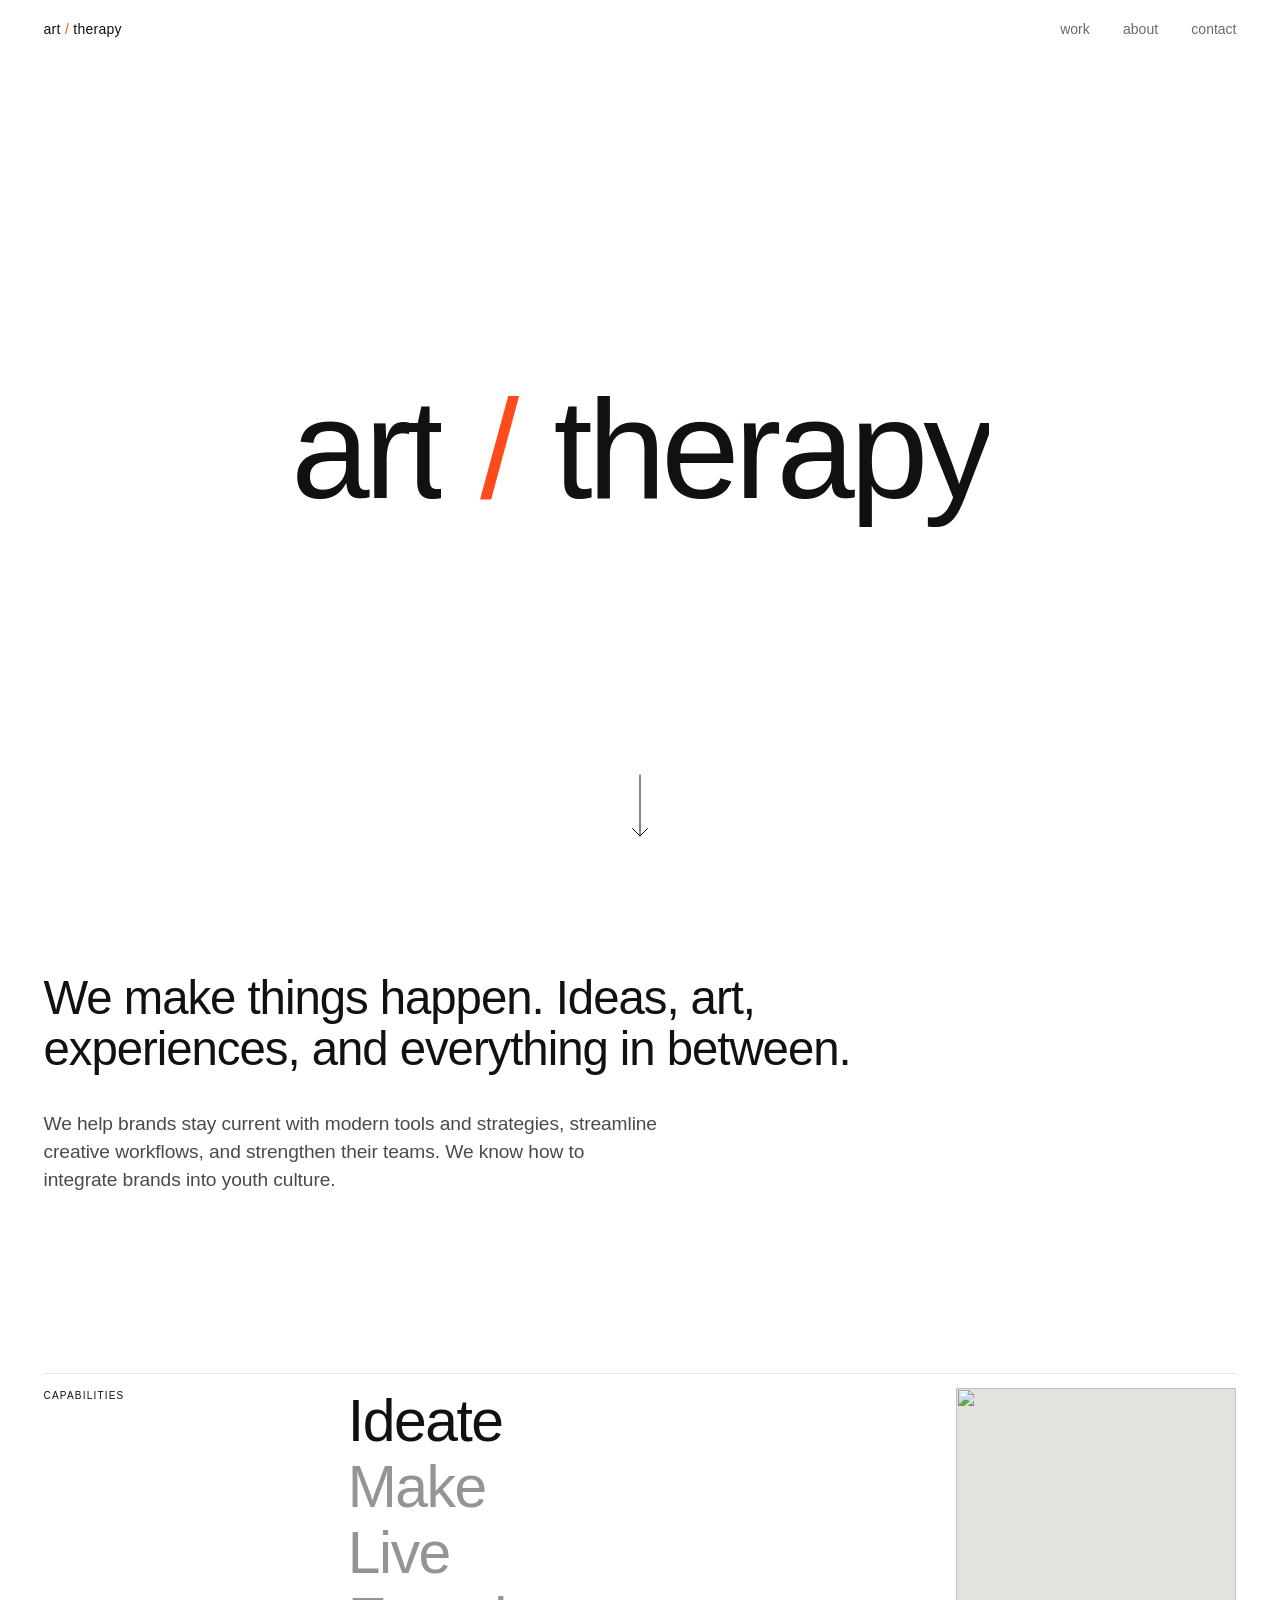
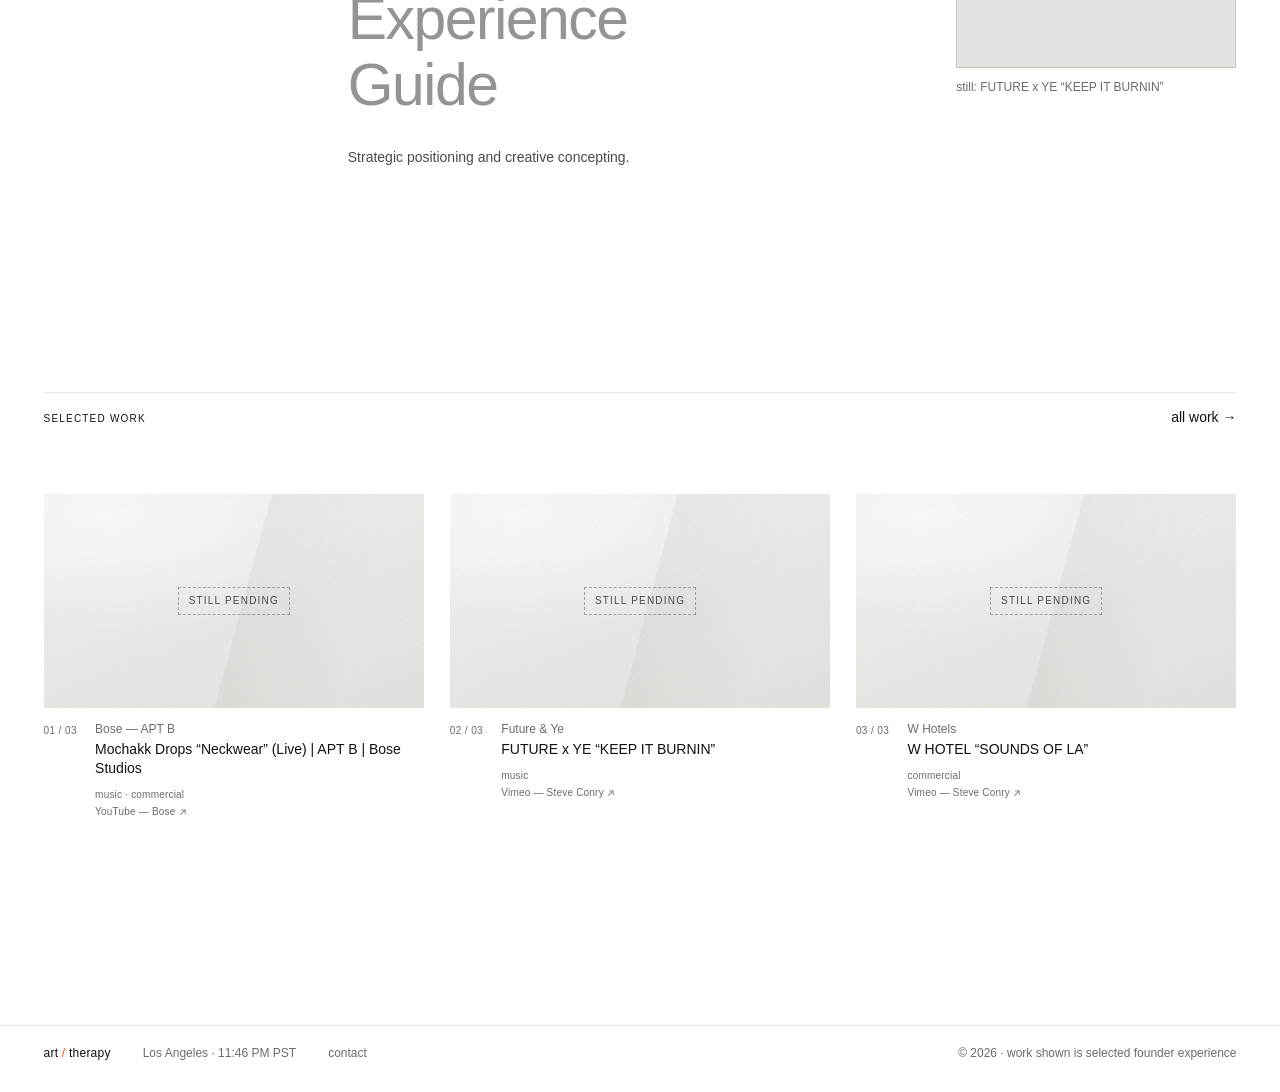
==== index.html @ 8a5bfb74 "Red slash, uniform work tiles, return-to-home framing - Slash in every wordmark uses the first desig" ====
<!doctype html>
<html lang="en">
<head>
  <meta charset="utf-8">
  <meta name="viewport" content="width=device-width, initial-scale=1">
  <title>art / therapy</title>
  <meta name="description" content="art / therapy is a creative studio and production company. Ideas, art, experiences, and everything in between.">
  <!-- PRE-LAUNCH: remove noindex on every page once the site is approved and live -->
  <meta name="robots" content="noindex, nofollow">
  <meta name="theme-color" content="#ffffff">
  <meta property="og:title" content="art / therapy">
  <meta property="og:description" content="We make things happen. Ideas, art, experiences, and everything in between.">
  <meta property="og:type" content="website">
  <link rel="icon" href="assets/img/favicon.svg" type="image/svg+xml">
  <link rel="preconnect" href="https://fonts.googleapis.com">
  <link rel="preconnect" href="https://fonts.gstatic.com" crossorigin>
  <link rel="stylesheet" href="https://fonts.googleapis.com/css2?family=Inter:wght@300;400;500&display=swap">
  <link rel="stylesheet" href="assets/css/styles.css">
  <script>document.documentElement.classList.add('js');</script>
</head>
<body class="is-intro" data-page="home">
  <a class="skip-link" href="#main">skip to content</a>

  <header class="site-header">
    <div class="site-header__inner">
      <a class="wordmark" href="index.html" aria-label="art / therapy — home">art <span class="slash">/</span> therapy</a>
      <nav class="site-nav" aria-label="Primary">
        <ul>
          <li><a class="ul-link" href="work.html">work</a></li>
          <li><a class="ul-link" href="about.html">about</a></li>
          <li><a class="ul-link" href="contact.html">contact</a></li>
        </ul>
      </nav>
    </div>
  </header>

  <main id="main">
    <!-- INTRO: a/t → art / therapy, then the arrow -->
    <section class="intro" aria-label="Introduction">
      <h1 class="mark" aria-label="art / therapy">
        <span class="mark__l" aria-hidden="true">a<span class="mark__grow">rt</span></span>
        <span class="mark__slash slash" aria-hidden="true">/</span>
        <span class="mark__r" aria-hidden="true">t<span class="mark__grow">herapy</span></span>
      </h1>
      <a class="intro__arrow" href="#statement" aria-label="Scroll down">
        <svg viewBox="0 0 18 64" aria-hidden="true"><path d="M9 1 V62 M1.5 54.5 L9 62 L16.5 54.5"/></svg>
      </a>
    </section>

    <!-- STATEMENT -->
    <section class="block statement" id="statement">
      <p class="statement-text reveal">We make things happen. Ideas, art, experiences, and everything in between.</p>
      <p class="statement-sub reveal">We help brands stay current with modern tools and strategies, streamline creative workflows, and strengthen their teams. We know how to integrate brands into youth culture.</p>
    </section>

    <!-- CAPABILITIES, as a services list -->
    <section class="block services" aria-labelledby="cap-label">
      <div class="grid12 services__grid">
        <h2 class="label services__label" id="cap-label">capabilities</h2>
        <div class="services__list">
          <button class="services__item" type="button" id="cap-ideate" aria-pressed="false" data-still="future-ye-keep-it-burnin" data-desc="Strategic positioning and creative concepting.">Ideate</button>
          <button class="services__item" type="button" id="cap-make" aria-pressed="false" data-still="w-hotels-sounds-of-la" data-desc="Full-service production execution.">Make</button>
          <button class="services__item" type="button" id="cap-live" aria-pressed="false" data-still="hitc-katseye" data-desc="Live events and livestreaming.">Live</button>
          <button class="services__item" type="button" id="cap-experience" aria-pressed="false" data-still="lexus-audrey-nuna" data-desc="Live event and activation management.">Experience</button>
          <button class="services__item" type="button" id="cap-guide" aria-pressed="false" data-still="controlled-insanity" data-desc="We help you establish internal production workflows and embrace modern technology to make your content creation seamless.">Guide</button>
          <p class="services__desc" aria-live="polite">Strategic positioning and creative concepting.</p>
        </div>
        <figure class="services__figure" aria-hidden="true">
          <div class="services__img"></div>
          <figcaption class="services__cap"></figcaption>
        </figure>
      </div>
    </section>

    <!-- FEATURED WORK -->
    <section class="block" aria-labelledby="featured-label">
      <div class="rule-head">
        <h2 class="label" id="featured-label">selected work</h2>
        <a class="ul-link" href="work.html">all work &rarr;</a>
      </div>
      <ol class="work-list" data-work-list="ids:bose-apt-b-mochakk,future-ye-keep-it-burnin,w-hotels-sounds-of-la"></ol>
    </section>
  </main>

  <footer class="site-footer">
    <span class="wordmark">art <span class="slash">/</span> therapy</span>
    <span>Los Angeles &middot; <span data-clock="America/Los_Angeles">pacific time</span></span>
    <a class="ul-link" href="contact.html">contact</a>
    <span class="site-footer__end">&copy; <span data-year>2026</span> &middot; work shown is selected founder experience</span>
  </footer>

  <script src="assets/js/work-data.js"></script>
  <script src="assets/js/site.js"></script>
  <script src="assets/js/work.js"></script>
  <script src="assets/js/home.js"></script>
</body>
</html>
---- assets/css/styles.css ----
/* ==================================================================
   art / therapy — styles (iteration 3)
   Stark white, black neo-grotesk, grey for inactive states.
   Pages: index (landing), work, about, contact.
   ================================================================== */

:root {
  --bg:      #ffffff;
  --ink:     #111111;
  --ink-2:   #4a4a4a;   /* body copy, 8.9:1 */
  --ink-3:   #6b6b6b;   /* small meta, 5.3:1 */
  --mute:    #949494;   /* inactive LARGE type only, 3.0:1 */
  --rule:    #e6e6e6;
  --red:     #ff4a1c;   /* the slash, carried over from the first design */
  --stone-1: #f3f2f0;
  --stone-2: #e4e2de;
  --blue-1:  #e8ebed;
  --blue-2:  #d2d8dc;

  --font: "Helvetica Neue", "HelveticaNeue", Helvetica, Inter, Arial, sans-serif;
  --fs-xxs: 0.625rem;   /* 10  tiny uppercase labels */
  --fs-xs:  0.75rem;    /* 12 */
  --fs-s:   0.875rem;   /* 14 */
  --fs-m:   1rem;       /* 16 */
  --fs-statement: clamp(1.75rem, 3.7vw, 3.4rem);
  --fs-list:      clamp(2rem, 4.6vw, 4rem);

  --gutter: clamp(16px, 3.4vw, 48px);
  --header-h: 60px;
  --ease: cubic-bezier(.22,.61,.36,1);
  --ease-io: cubic-bezier(.76,0,.24,1);

  --grain: url("data:image/svg+xml;utf8,<svg xmlns='http://www.w3.org/2000/svg' width='240' height='240'><filter id='n'><feTurbulence type='fractalNoise' baseFrequency='.9' numOctaves='3' stitchTiles='stitch'/><feColorMatrix type='saturate' values='0'/></filter><rect width='100%' height='100%' filter='url(%23n)' opacity='.14'/></svg>");

  color-scheme: light;
}

/* ---------- reset ---------- */
*, *::before, *::after { box-sizing: border-box; }
html { -webkit-text-size-adjust: 100%; scroll-behavior: smooth; scroll-padding-top: calc(var(--header-h) + 64px); }
body {
  margin: 0;
  background: var(--bg);
  color: var(--ink);
  font-family: var(--font);
  font-weight: 400;
  font-size: var(--fs-m);
  line-height: 1.55;
  -webkit-font-smoothing: antialiased;
  -moz-osx-font-smoothing: grayscale;
  text-rendering: optimizeLegibility;
}
img, svg, iframe { display: block; max-width: 100%; }
h1, h2, h3, p, ol, ul, dl, dd, figure { margin: 0; padding: 0; }
ol, ul { list-style: none; }
a { color: inherit; text-decoration: none; }
button { font: inherit; color: inherit; letter-spacing: inherit; background: none; border: 0; padding: 0; cursor: pointer; text-align: inherit; }
:focus-visible { outline: 1px solid var(--ink); outline-offset: 4px; }

.visually-hidden {
  position: absolute !important; width: 1px; height: 1px; margin: -1px; padding: 0;
  overflow: hidden; clip: rect(0 0 0 0); white-space: nowrap; border: 0;
}
.skip-link {
  position: fixed; top: 8px; left: 8px; z-index: 100;
  padding: 8px 12px; background: var(--bg); border: 1px solid var(--ink);
  font-size: var(--fs-s); transform: translateY(-200%); transition: transform .2s var(--ease);
}
.skip-link:focus { transform: none; }

/* tiny uppercase label, as in the "SERVICES" reference */
.label {
  font-size: var(--fs-xxs);
  font-weight: 500;
  letter-spacing: 0.12em;
  text-transform: uppercase;
  color: var(--ink);
}

.ul-link {
  background-image: linear-gradient(currentColor, currentColor);
  background-size: 0% 1px; background-position: 0 100%; background-repeat: no-repeat;
  transition: background-size .45s var(--ease), color .3s var(--ease);
  padding-bottom: 1px;
}
.ul-link:hover, .ul-link[aria-current="page"] { background-size: 100% 1px; }

.tag-placeholder {
  display: inline-block;
  padding: 1px 7px;
  border: 1px dashed #bdbdbd;
  color: var(--ink-3);
  font-size: var(--fs-xxs); font-weight: 400; letter-spacing: 0.08em; text-transform: lowercase;
  vertical-align: middle;
  white-space: nowrap;
}

/* ==================================================================
   header (all pages)
   ================================================================== */
.site-header {
  position: fixed; inset: 0 0 auto 0; z-index: 50;
  height: var(--header-h);
  background: rgba(255,255,255,.92);
  -webkit-backdrop-filter: blur(10px); backdrop-filter: blur(10px);
  border-bottom: 1px solid transparent;
  transition: border-color .4s var(--ease), opacity .8s var(--ease), transform .8s var(--ease);
}
.site-header.is-scrolled { border-bottom-color: var(--rule); }
.site-header__inner {
  height: 100%; padding: 0 var(--gutter);
  display: flex; align-items: center; justify-content: space-between; gap: 24px;
}
.wordmark {
  font-size: var(--fs-s); font-weight: 400; letter-spacing: 0.02em; white-space: nowrap;
}
.slash { color: var(--red); }
.site-nav ul { display: flex; gap: clamp(18px, 2.6vw, 36px); }
.site-nav a { font-size: var(--fs-s); color: var(--ink-3); transition: color .3s var(--ease); }
.site-nav a:hover, .site-nav a[aria-current="page"] { color: var(--ink); }

/* landing: header waits for the intro */
.js .is-intro .site-header { opacity: 0; transform: translateY(-8px); pointer-events: none; }

/* ==================================================================
   page scaffolding
   ================================================================== */
main { display: block; }
.page { padding: calc(var(--header-h) + clamp(48px, 9vw, 120px)) var(--gutter) 0; }
.block { padding: 0 var(--gutter); }
.block + .block, .page + .block { margin-top: clamp(96px, 14vw, 200px); }

.grid12 { display: grid; grid-template-columns: repeat(12, minmax(0, 1fr)); column-gap: 24px; }

.rule-head {
  display: flex; justify-content: space-between; align-items: baseline; gap: 16px;
  padding-top: 14px; border-top: 1px solid var(--rule);
  margin-bottom: clamp(36px, 5vw, 72px);
}
.rule-head a { font-size: var(--fs-s); }

.statement-text {
  font-size: var(--fs-statement);
  font-weight: 500;
  line-height: 1.08;
  letter-spacing: -0.022em;
  max-width: 21em;
  text-wrap: balance;
}
.statement-sub {
  margin-top: clamp(20px, 3vw, 36px);
  max-width: 32em;
  font-size: clamp(1.0625rem, 1.5vw, 1.3rem);
  line-height: 1.45;
  letter-spacing: -0.005em;
  color: var(--ink-2);
}

/* ==================================================================
   landing intro: a/t → art / therapy
   ================================================================== */
.intro {
  position: relative;
  min-height: 100svh;
  display: grid; place-items: center;
  padding: 0 var(--gutter);
}
.mark {
  display: flex; justify-content: center; align-items: baseline;
  width: 100%;
  font-size: clamp(3.25rem, 11vw, 10.5rem);
  font-weight: 400;
  line-height: 1;
  letter-spacing: -0.035em;
  white-space: nowrap;
}
.mark__l, .mark__r { display: inline-flex; align-items: baseline; }
.mark__slash { display: inline-block; padding-inline: 0.28em; font-weight: 300; }
.mark__grow { display: inline-block; overflow: hidden; vertical-align: bottom; padding-block: 0.12em 0.24em; margin-block: -0.12em -0.24em; }
/* JS-driven start state ("a/t"). Without JS the mark simply reads "art / therapy". */
.js .mark__grow { width: 0; }
.js .mark__slash { padding-inline: 0.035em; }
.js .mark.is-animating .mark__grow { transition: width 1.25s var(--ease-io); }
.js .mark.is-animating .mark__slash { transition: padding 1.25s var(--ease-io); }
.js .mark.is-open .mark__slash { padding-inline: 0.28em; }

.intro__arrow {
  position: absolute; left: 50%; bottom: clamp(24px, 6vh, 64px);
  transform: translateX(-50%);
  display: grid; justify-items: center; gap: 10px;
  padding: 8px 16px;
  color: var(--ink);
  transition: opacity .8s var(--ease);
}
.intro__arrow svg { width: 18px; height: 64px; overflow: visible; }
.intro__arrow path { fill: none; stroke: currentColor; stroke-width: 1; stroke-linecap: round; stroke-linejoin: round; }
.js .is-intro .intro__arrow { opacity: 0; pointer-events: none; }
.intro__arrow.is-on path { stroke-dasharray: 90; stroke-dashoffset: 90; animation: draw 1s var(--ease) forwards; }
.intro__arrow.is-on svg { animation: bob 2.6s var(--ease) 1.2s infinite; }
@keyframes draw { to { stroke-dashoffset: 0; } }
@keyframes bob { 0%, 100% { transform: translateY(0); } 50% { transform: translateY(7px); } }

/* ==================================================================
   landing: statement + capabilities (services list)
   ================================================================== */
.statement { padding-top: clamp(24px, 6vw, 72px); }

.services { margin-top: clamp(96px, 14vw, 200px); }
.services__grid { padding-top: 14px; border-top: 1px solid var(--rule); align-items: start; }
.services__label { grid-column: 1 / span 3; }
.services__list { grid-column: 4 / span 5; }
.services__item {
  display: block; width: 100%;
  font-size: var(--fs-list);
  font-weight: 500;
  line-height: 1.12;
  letter-spacing: -0.025em;
  color: var(--mute);
  transition: color .35s var(--ease);
}
.services__item[aria-pressed="true"], .services__item:hover { color: var(--ink); }
.services__desc {
  margin-top: 28px; min-height: 4.8em; max-width: 30em;
  font-size: var(--fs-s); line-height: 1.6; color: var(--ink-2);
}
.services__figure { grid-column: 10 / -1; position: sticky; top: calc(var(--header-h) + 24px); }
.services__img { position: relative; aspect-ratio: 1 / 1; overflow: hidden; background: var(--stone-2); }
.services__img img {
  position: absolute; inset: 0; width: 100%; height: 100%; object-fit: cover;
  opacity: 0; transition: opacity .6s var(--ease);
}
.services__img img.is-active { opacity: 1; }
.services__cap { margin-top: 10px; font-size: var(--fs-xs); color: var(--ink-3); }
@media (max-width: 900px) {
  .services__label { grid-column: 1 / -1; margin-bottom: 28px; }
  .services__list { grid-column: 1 / span 7; }
  .services__figure { grid-column: 8 / -1; top: calc(var(--header-h) + 16px); }
}
@media (max-width: 560px) {
  .services__list { grid-column: 1 / -1; }
  .services__figure { grid-column: 1 / span 8; position: static; margin-top: 32px; }
}

/* ==================================================================
   work page: sub navigation
   ================================================================== */
.page-head { align-items: end; row-gap: 20px; }
.page-head__title { grid-column: 1 / span 7; }
.page-head__note { grid-column: 9 / -1; font-size: var(--fs-xs); color: var(--ink-3); max-width: 30em; }
@media (max-width: 720px) { .page-head__title, .page-head__note { grid-column: 1 / -1; } }

.subnav {
  position: sticky; top: var(--header-h); z-index: 20;
  margin: clamp(40px, 6vw, 80px) calc(-1 * var(--gutter)) clamp(40px, 6vw, 80px);
  padding: 0 var(--gutter);
  background: var(--bg);
}
.subnav__inner {
  display: flex; flex-wrap: wrap; align-items: baseline; gap: 4px 0;
  padding: 14px 0; border-bottom: 1px solid var(--rule);
}
.subnav__sep { color: var(--mute); padding: 0 12px; font-size: var(--fs-s); user-select: none; }
.filter {
  font-size: var(--fs-s); color: var(--ink-3);
  padding: 6px 0; position: relative;
  transition: color .3s var(--ease);
}
.filter sup { font-size: 0.6rem; margin-left: 3px; color: var(--ink-3); vertical-align: 0.6em; }
.filter::after {
  content: ""; position: absolute; left: 0; right: 0; bottom: 3px; height: 1px;
  background: currentColor; transform: scaleX(0); transform-origin: left;
  transition: transform .45s var(--ease);
}
.filter:hover, .filter[aria-pressed="true"] { color: var(--ink); }
.filter[aria-pressed="true"]::after { transform: scaleX(1); }
@media (max-width: 600px) {
  .subnav__inner { flex-wrap: nowrap; overflow-x: auto; scrollbar-width: none; }
  .subnav__inner::-webkit-scrollbar { display: none; }
  .filter, .subnav__sep { white-space: nowrap; }
}

/* ==================================================================
   work list: uniform tiles (work page + landing feature)
   ================================================================== */
.work-list {
  display: grid; grid-template-columns: repeat(3, minmax(0, 1fr));
  column-gap: clamp(16px, 2vw, 28px); row-gap: clamp(44px, 5vw, 72px);
  transition: opacity .3s var(--ease);
}
.work-list.is-filtering { opacity: 0; }
.work-item { min-width: 0; }
.work-item[hidden] { display: none; }
@media (max-width: 1000px) { .work-list { grid-template-columns: repeat(2, minmax(0, 1fr)); } }
@media (max-width: 600px)  { .work-list { grid-template-columns: minmax(0, 1fr); row-gap: 40px; } }

.work-item__media { position: relative; aspect-ratio: 16 / 9; background: var(--stone-2); overflow: hidden; max-width: 100%; }
.work-item__media img {
  width: 100%; height: 100%; object-fit: cover;
  transition: transform 1.4s var(--ease), opacity .6s var(--ease);
}
.work-item__media img.is-loading { opacity: 0; }
.work-item__media iframe { position: absolute; inset: 0; width: 100%; height: 100%; border: 0; background: #000; }
.work-item__play { position: absolute; inset: 0; width: 100%; height: 100%; display: block; }
.work-item__play:hover img, .work-item__play:focus-visible img { transform: scale(1.025); }
.work-item__play:focus-visible { outline-offset: -6px; outline-color: #fff; }

.play-chip {
  position: absolute; left: 16px; bottom: 16px;
  display: inline-flex; align-items: center; gap: 9px;
  padding: 8px 13px 8px 11px;
  background: rgba(255,255,255,.92); color: var(--ink);
  font-size: var(--fs-xxs); font-weight: 500; letter-spacing: 0.12em; text-transform: uppercase;
  opacity: 0; transform: translateY(6px);
  transition: opacity .4s var(--ease), transform .4s var(--ease);
}
.play-chip__icon { width: 0; height: 0; border-left: 7px solid currentColor; border-top: 4.5px solid transparent; border-bottom: 4.5px solid transparent; }
.work-item__play:hover .play-chip, .work-item__play:focus-visible .play-chip,
.work-item__play.is-poster-missing .play-chip { opacity: 1; transform: none; }
@media (hover: none) { .play-chip { opacity: 1; transform: none; } }

.work-item__caption {
  display: grid; grid-template-columns: 2.6rem minmax(0, 1fr); column-gap: 10px; row-gap: 2px;
  padding-top: 12px;
}
.work-item__num { color: var(--ink-3); font-size: var(--fs-xxs); font-variant-numeric: tabular-nums; padding-top: 3px; letter-spacing: .04em; }
.work-item__kicker { grid-column: 2; color: var(--ink-3); font-size: var(--fs-xs); }
.work-item__title { grid-column: 2; font-size: var(--fs-s); font-weight: 500; line-height: 1.35; }
.work-item__meta { grid-column: 2; margin-top: 6px; color: var(--ink-3); font-size: var(--fs-xxs); line-height: 1.7; letter-spacing: .02em; }
.work-item__tags { display: block; }
.work-item__source:hover { color: var(--ink); }
.work-item__meta .tag-placeholder { display: block; width: fit-content; margin-top: 4px; }
.play-chip { left: 10px; bottom: 10px; }

/* mineral placeholders */
.placeholder {
  position: relative; display: grid; place-items: center; width: 100%; height: 100%;
  background-color: var(--stone-2);
  background-image: var(--grain), radial-gradient(120% 90% at 18% 10%, rgba(255,255,255,.75), rgba(255,255,255,0) 60%), linear-gradient(160deg, var(--stone-1), var(--stone-2));
}
.placeholder--chalk { background-image: var(--grain), radial-gradient(110% 90% at 80% 0%, rgba(255,255,255,.8), rgba(255,255,255,0) 60%), linear-gradient(200deg, #f6f5f3, #e3e0da); }
.placeholder--blue  { background-image: var(--grain), radial-gradient(120% 90% at 20% 10%, rgba(255,255,255,.7), rgba(255,255,255,0) 60%), linear-gradient(170deg, var(--blue-1), var(--blue-2)); }
.placeholder::before {
  content: ""; position: absolute; inset: 0; pointer-events: none;
  background: linear-gradient(105deg, rgba(255,255,255,0) 52%, rgba(110,104,96,.07) 52.2%, rgba(110,104,96,0) 80%);
}
.placeholder__label {
  position: relative; padding: 5px 10px; border: 1px dashed rgba(74,74,74,.45);
  font-size: var(--fs-xxs); letter-spacing: 0.12em; text-transform: uppercase; color: var(--ink-2);
}

/* ==================================================================
   about
   ================================================================== */
.about-intro__body { margin-top: clamp(40px, 6vw, 80px); }
.about-intro__body p { grid-column: 5 / span 7; font-size: var(--fs-m); line-height: 1.65; color: var(--ink-2); max-width: 38em; }
.about-intro__body p + p { margin-top: 1em; }
@media (max-width: 720px) { .about-intro__body p { grid-column: 1 / -1; } }

.quote {
  margin: 0;
  font-size: var(--fs-statement); font-weight: 500; line-height: 1.08; letter-spacing: -0.022em;
  max-width: 18em; text-wrap: balance;
}
.quote__cite { display: block; margin-top: 18px; font-size: var(--fs-xs); font-weight: 400; letter-spacing: 0; color: var(--ink-3); }

.rows { border-top: 1px solid var(--rule); }
.row {
  display: grid; grid-template-columns: repeat(12, minmax(0, 1fr)); column-gap: 24px; align-items: baseline;
  padding: clamp(18px, 2.4vw, 28px) 0; border-bottom: 1px solid var(--rule);
}
.row__num { grid-column: 1 / span 1; font-size: var(--fs-xs); color: var(--ink-3); font-variant-numeric: tabular-nums; }
.row__name { grid-column: 2 / span 5; font-size: clamp(1.25rem, 2.2vw, 1.75rem); font-weight: 500; letter-spacing: -0.015em; line-height: 1.2; }
.row__desc { grid-column: 7 / -1; color: var(--ink-2); font-size: var(--fs-s); max-width: 34em; }
@media (max-width: 720px) {
  .row { row-gap: 8px; }
  .row__num { grid-column: 1 / span 2; }
  .row__name, .row__desc { grid-column: 3 / -1; }
}

.founders { display: grid; grid-template-columns: repeat(3, minmax(0, 1fr)); column-gap: clamp(20px, 3vw, 40px); row-gap: 64px; }
.founder__portrait { aspect-ratio: 4 / 5; margin-bottom: 20px; max-width: 100%; }
.founder__name { font-size: var(--fs-m); font-weight: 500; }
.founder__role { font-size: var(--fs-xs); color: var(--ink-3); margin-top: 2px; }
.founder__bio { margin-top: 14px; font-size: var(--fs-s); line-height: 1.65; color: var(--ink-2); max-width: 30em; }
.founder__links { margin-top: 12px; font-size: var(--fs-xs); }
@media (max-width: 960px) { .founders { grid-template-columns: repeat(2, minmax(0, 1fr)); } }
@media (max-width: 600px) { .founders { grid-template-columns: minmax(0, 1fr); } .founder__portrait { width: 78%; } }

/* ==================================================================
   contact
   ================================================================== */
.contact-lede { font-size: var(--fs-s); color: var(--ink-3); margin-bottom: 14px; }
.contact-email {
  display: inline-block;
  font-size: clamp(2rem, 6vw, 5.25rem); font-weight: 500; letter-spacing: -0.03em; line-height: 1.05;
  word-break: break-word;
}
.contact-email .ul-link { background-size: 100% 2px; }
.contact-email:hover .ul-link { background-size: 0% 2px; }
.contact-email + .tag-placeholder { display: block; width: fit-content; margin-top: 14px; }

.contact-list { margin-top: clamp(72px, 10vw, 140px); border-top: 1px solid var(--rule); }
.contact-row {
  display: grid; grid-template-columns: repeat(12, minmax(0, 1fr)); column-gap: 24px; align-items: baseline;
  padding: 18px 0; border-bottom: 1px solid var(--rule);
}
.contact-row dt { grid-column: 1 / span 3; }
.contact-row dd { grid-column: 4 / -1; font-size: clamp(1.0625rem, 1.6vw, 1.375rem); font-weight: 500; letter-spacing: -0.01em; display: flex; flex-wrap: wrap; gap: 6px 24px; align-items: baseline; }
.contact-row dd .tag-placeholder { font-weight: 400; letter-spacing: 0.08em; }
.clock { font-variant-numeric: tabular-nums; color: var(--ink-3); font-weight: 400; }
@media (max-width: 600px) {
  .contact-row { row-gap: 8px; }
  .contact-row dt, .contact-row dd { grid-column: 1 / -1; }
}

/* ==================================================================
   footer
   ================================================================== */
.site-footer {
  margin-top: clamp(120px, 16vw, 220px);
  padding: 18px var(--gutter) 28px;
  border-top: 1px solid var(--rule);
  display: flex; flex-wrap: wrap; gap: 8px 32px; align-items: baseline;
  font-size: var(--fs-xs); color: var(--ink-3);
}
.site-footer .wordmark { color: var(--ink); font-size: var(--fs-xs); }
.site-footer__end { margin-left: auto; }

.noscript-note { font-size: var(--fs-s); color: var(--ink-2); max-width: 46em; }

/* ==================================================================
   reveals: only with JS; content is visible without it
   ================================================================== */
.js .reveal { opacity: 0; transform: translate3d(0, 18px, 0); transition: opacity 1s var(--ease), transform 1s var(--ease); transition-delay: var(--d, 0s); }
.js .reveal.is-visible { opacity: 1; transform: none; }

@media (prefers-reduced-motion: reduce) {
  html { scroll-behavior: auto; }
  *, *::before, *::after { animation: none !important; transition-duration: 0.001s !important; transition-delay: 0s !important; }
  .js .reveal { opacity: 1; transform: none; }
  .intro__arrow.is-on path { stroke-dashoffset: 0; }
}
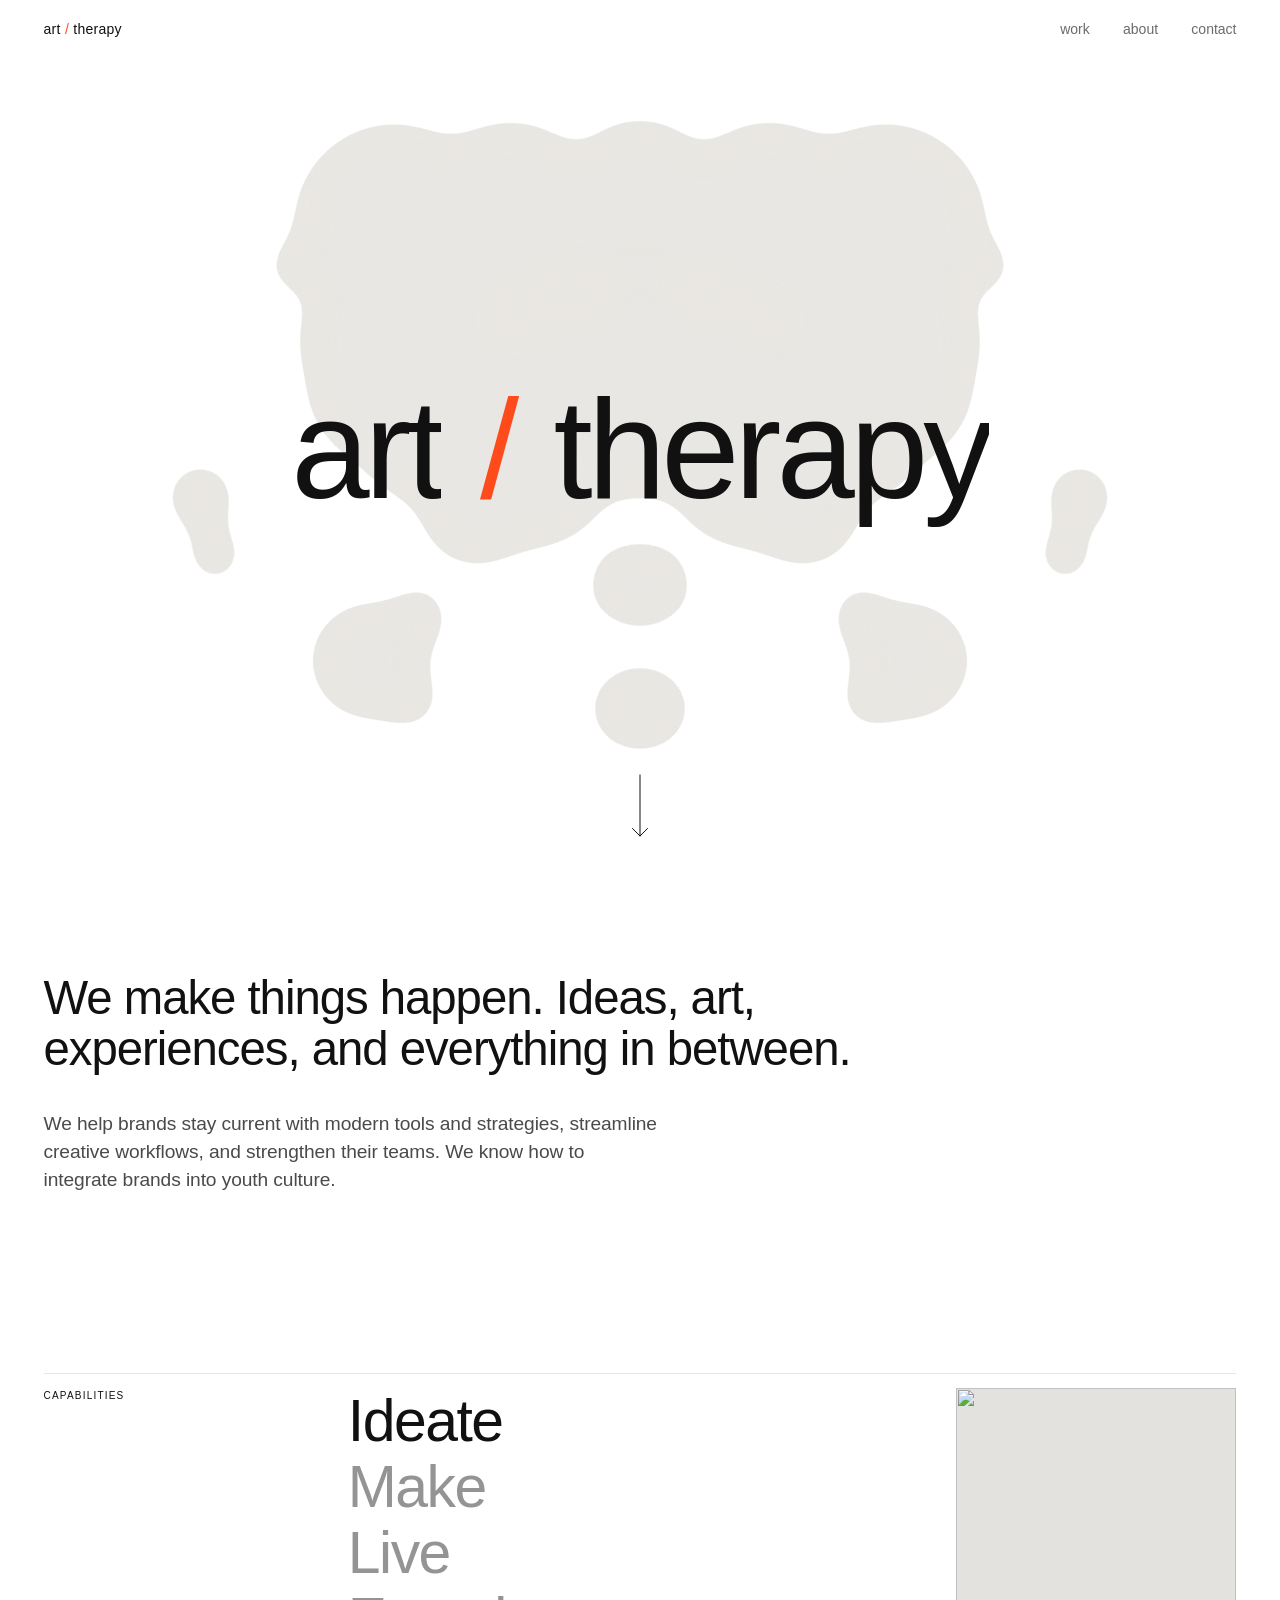
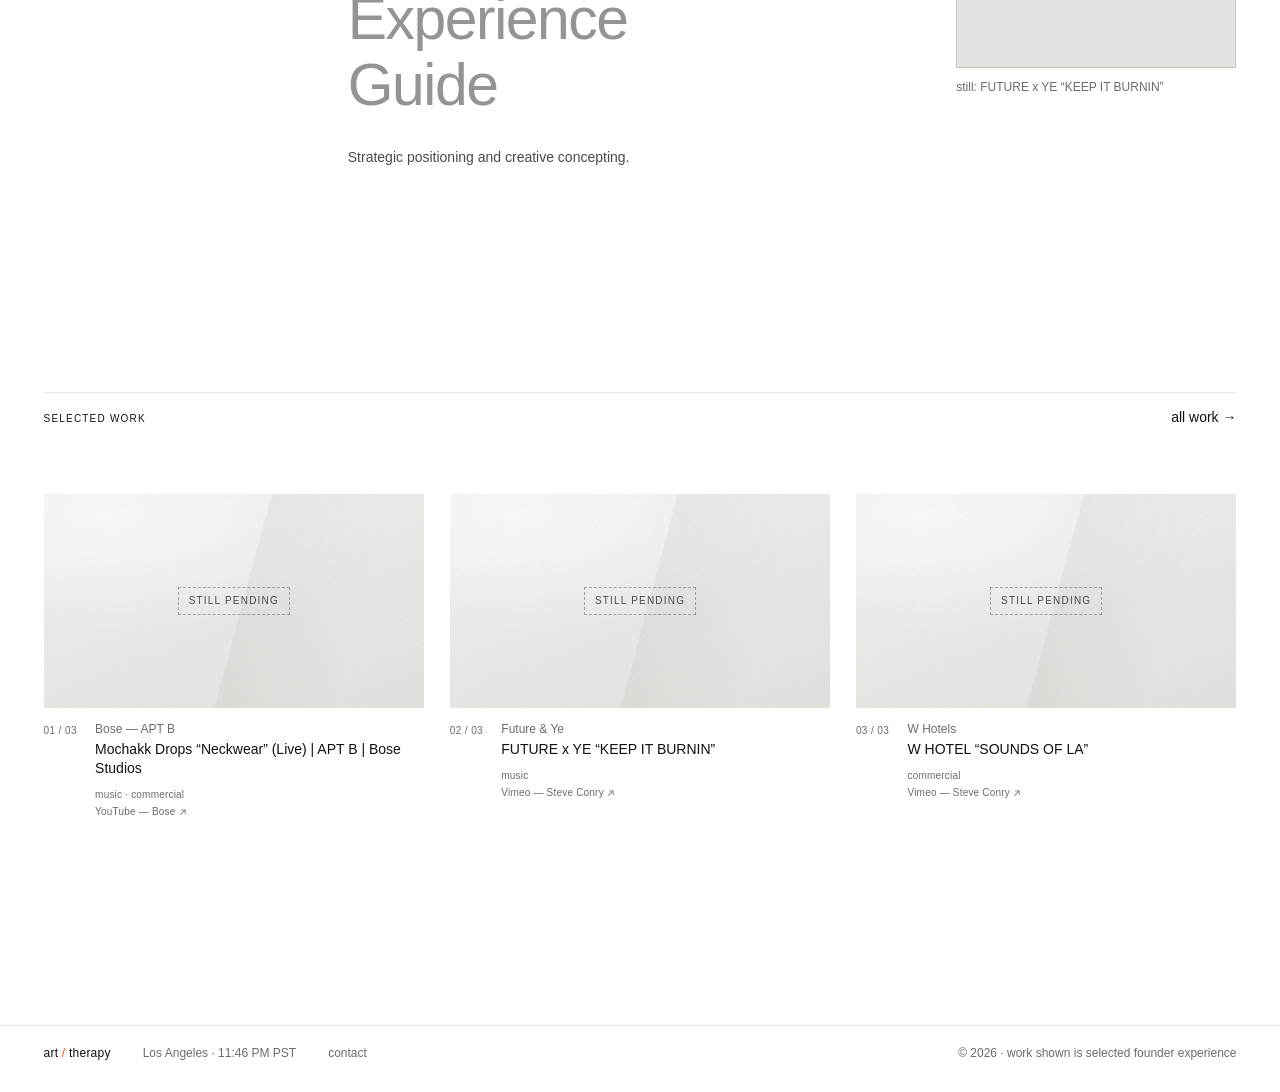
==== commit 4b415cf3: "Add Rorschach inkblot behind the landing intro The mirrored SVG inkblot from the first design sits b" ====
--- a/index.html
+++ b/index.html
@@ -37,6 +37,7 @@
   <main id="main">
     <!-- INTRO: a/t → art / therapy, then the arrow -->
     <section class="intro" aria-label="Introduction">
+      <div class="intro__blot" aria-hidden="true"><svg data-blot="7" data-count="24"></svg></div>
       <h1 class="mark" aria-label="art / therapy">
         <span class="mark__l" aria-hidden="true">a<span class="mark__grow">rt</span></span>
         <span class="mark__slash slash" aria-hidden="true">/</span>
@@ -92,6 +93,7 @@
   <script src="assets/js/work-data.js"></script>
   <script src="assets/js/site.js"></script>
   <script src="assets/js/work.js"></script>
+  <script src="assets/js/blot.js"></script>
   <script src="assets/js/home.js"></script>
 </body>
 </html>
--- a/assets/css/styles.css
+++ b/assets/css/styles.css
@@ -11,7 +11,8 @@
   --ink-3:   #6b6b6b;   /* small meta, 5.3:1 */
   --mute:    #949494;   /* inactive LARGE type only, 3.0:1 */
   --rule:    #e6e6e6;
-  --red:     #ff4a1c;   /* the slash, carried over from the first design */
+  --red:     #ff4a1c;
+  --blot:    #e9e7e3;   /* pale stone inkblot behind the intro wordmark */   /* the slash, carried over from the first design */
   --stone-1: #f3f2f0;
   --stone-2: #e4e2de;
   --blue-1:  #e8ebed;
@@ -165,7 +166,15 @@
   display: grid; place-items: center;
   padding: 0 var(--gutter);
 }
+.intro__blot {
+  position: absolute; inset: 0; z-index: 0;
+  display: grid; place-items: center;
+  pointer-events: none;
+  overflow: hidden;
+}
+.intro__blot svg { width: min(94vw, 1180px); height: auto; color: var(--blot); }
 .mark {
+  position: relative; z-index: 1;
   display: flex; justify-content: center; align-items: baseline;
   width: 100%;
   font-size: clamp(3.25rem, 11vw, 10.5rem);
@@ -185,6 +194,7 @@
 .js .mark.is-open .mark__slash { padding-inline: 0.28em; }
 
 .intro__arrow {
+  z-index: 1;
   position: absolute; left: 50%; bottom: clamp(24px, 6vh, 64px);
   transform: translateX(-50%);
   display: grid; justify-items: center; gap: 10px;
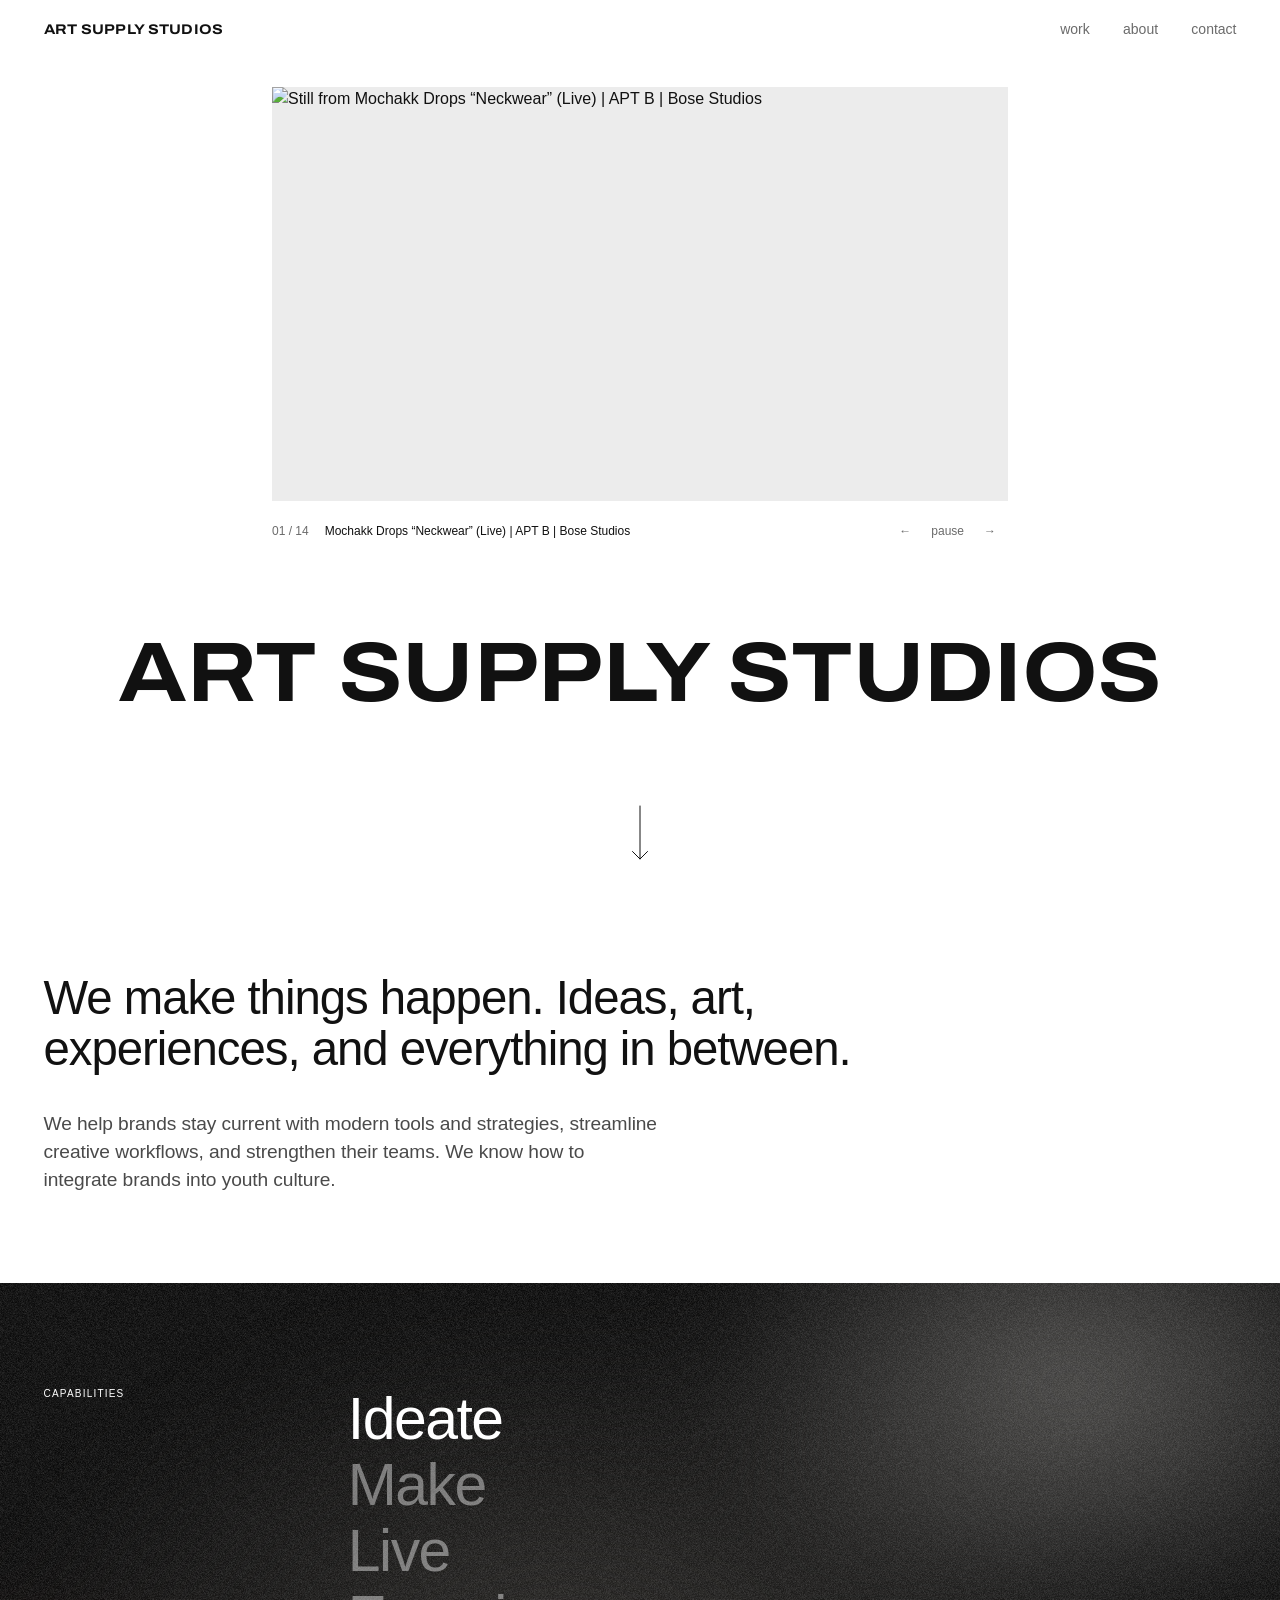
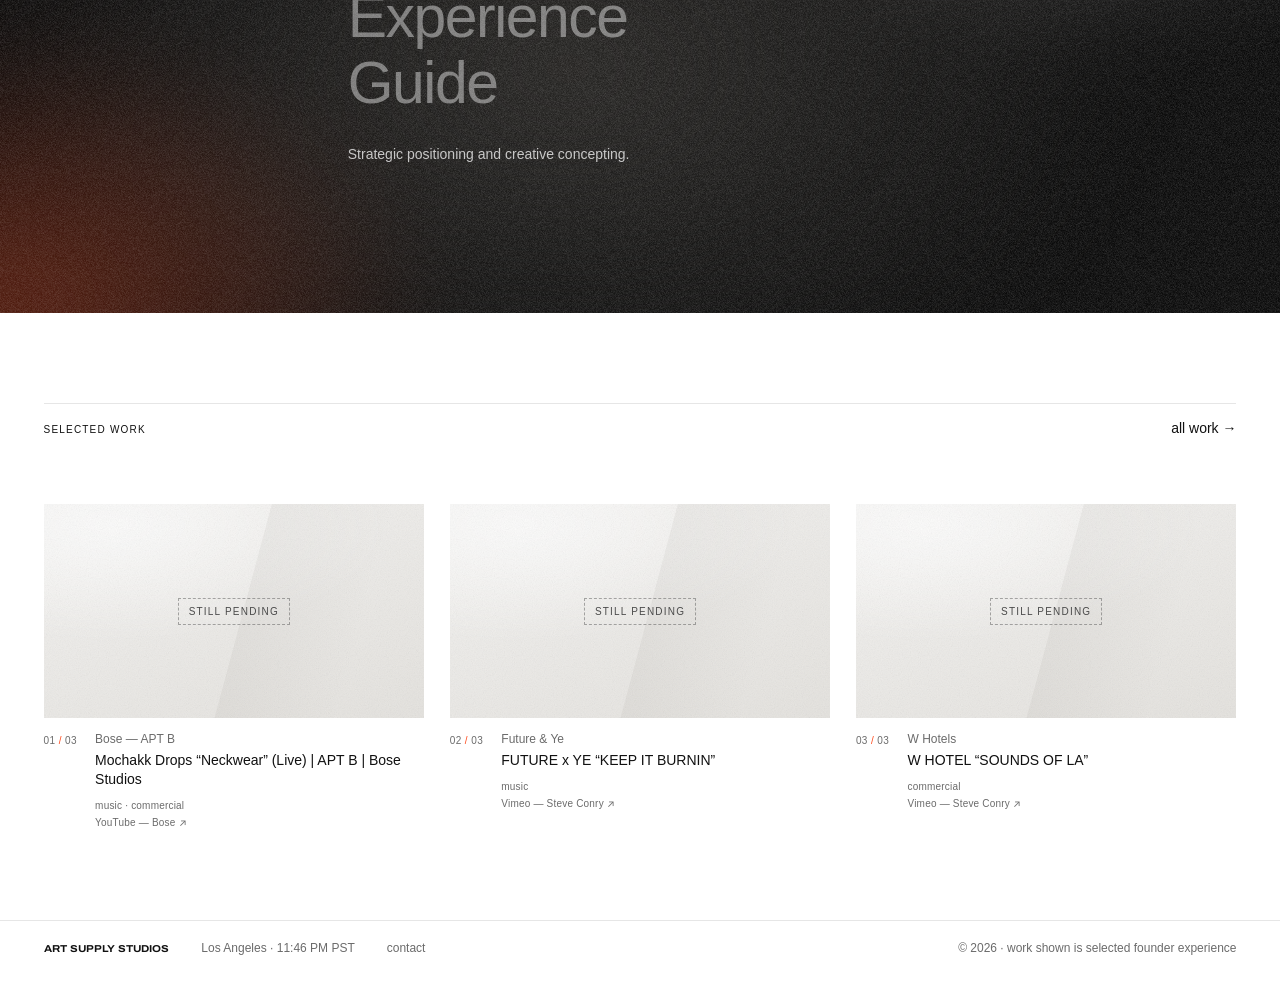
==== commit 3ba07180: "Rebrand to Art Supply Studios; flip window on the landing page - New type-only wordmark: Art Supply " ====
--- a/index.html
+++ b/index.html
@@ -3,27 +3,29 @@
 <head>
   <meta charset="utf-8">
   <meta name="viewport" content="width=device-width, initial-scale=1">
-  <title>art / therapy</title>
-  <meta name="description" content="art / therapy is a creative studio and production company. Ideas, art, experiences, and everything in between.">
+  <title>Art Supply Studios</title>
+  <meta name="description" content="Art Supply Studios is a creative studio and production company. Ideas, art, experiences, and everything in between.">
   <!-- PRE-LAUNCH: remove noindex on every page once the site is approved and live -->
   <meta name="robots" content="noindex, nofollow">
   <meta name="theme-color" content="#ffffff">
-  <meta property="og:title" content="art / therapy">
+  <meta property="og:title" content="Art Supply Studios">
   <meta property="og:description" content="We make things happen. Ideas, art, experiences, and everything in between.">
   <meta property="og:type" content="website">
   <link rel="icon" href="assets/img/favicon.svg" type="image/svg+xml">
   <link rel="preconnect" href="https://fonts.googleapis.com">
   <link rel="preconnect" href="https://fonts.gstatic.com" crossorigin>
-  <link rel="stylesheet" href="https://fonts.googleapis.com/css2?family=Inter:wght@300;400;500&display=swap">
+  <link rel="preconnect" href="https://i.ytimg.com">
+  <link rel="preconnect" href="https://i.vimeocdn.com">
+  <link rel="stylesheet" href="https://fonts.googleapis.com/css2?family=Archivo:wdth,wght@100..125,400..800&family=Inter:wght@300;400;500&display=swap">
   <link rel="stylesheet" href="assets/css/styles.css">
   <script>document.documentElement.classList.add('js');</script>
 </head>
-<body class="is-intro" data-page="home">
+<body data-page="home">
   <a class="skip-link" href="#main">skip to content</a>
 
   <header class="site-header">
     <div class="site-header__inner">
-      <a class="wordmark" href="index.html" aria-label="art / therapy — home">art <span class="slash">/</span> therapy</a>
+      <a class="logo" href="index.html">Art Supply Studios</a>
       <nav class="site-nav" aria-label="Primary">
         <ul>
           <li><a class="ul-link" href="work.html">work</a></li>
@@ -35,16 +37,29 @@
   </header>
 
   <main id="main">
-    <!-- INTRO: a/t → art / therapy, then the arrow -->
-    <section class="intro" aria-label="Introduction">
-      <div class="intro__blot" aria-hidden="true"><svg data-blot="7" data-count="24"></svg></div>
-      <h1 class="mark" aria-label="art / therapy">
-        <span class="mark__l" aria-hidden="true">a<span class="mark__grow">rt</span></span>
-        <span class="mark__slash slash" aria-hidden="true">/</span>
-        <span class="mark__r" aria-hidden="true">t<span class="mark__grow">herapy</span></span>
-      </h1>
-      <a class="intro__arrow" href="#statement" aria-label="Scroll down">
-        <svg viewBox="0 0 18 64" aria-hidden="true"><path d="M9 1 V62 M1.5 54.5 L9 62 L16.5 54.5"/></svg>
+    <!-- HERO: a window that flips through selected work, then the wordmark -->
+    <section class="hero" aria-label="Introduction">
+      <figure class="flip" role="region" aria-roledescription="carousel" aria-label="Selected work"
+        data-flip="bose-apt-b-mochakk,lexus-audrey-nuna,w-hotels-sounds-of-la,future-ye-keep-it-burnin,nhl-season-opener,hitc-katseye,churchs-chicken,rich-brian-lagoon,joji-slow-dancing,controlled-insanity,asia-rising,joji-run,electric-forest-time,kanye-drake-larry-hoover">
+        <a class="flip__window" href="work.html">
+          <span class="flip__card">
+            <span class="flip__face flip__face--a"><img alt="" decoding="async"></span>
+            <span class="flip__face flip__face--b"><img alt="" decoding="async"></span>
+          </span>
+        </a>
+        <figcaption class="flip__bar">
+          <span class="flip__count" aria-hidden="true">01 / 01</span>
+          <span class="flip__title" aria-live="off">Selected work</span>
+          <span class="flip__controls">
+            <button class="flip__btn" type="button" data-flip-prev aria-label="Previous project">&larr;</button>
+            <button class="flip__btn" type="button" data-flip-toggle aria-pressed="false">pause</button>
+            <button class="flip__btn" type="button" data-flip-next aria-label="Next project">&rarr;</button>
+          </span>
+        </figcaption>
+      </figure>
+      <h1 class="hero__logo">Art Supply Studios</h1>
+      <a class="hero__arrow" href="#statement" aria-label="Scroll down">
+        <svg viewBox="0 0 18 56" aria-hidden="true"><path d="M9 1 V54 M1.5 46.5 L9 54 L16.5 46.5"/></svg>
       </a>
     </section>
 
@@ -59,17 +74,13 @@
       <div class="grid12 services__grid">
         <h2 class="label services__label" id="cap-label">capabilities</h2>
         <div class="services__list">
-          <button class="services__item" type="button" id="cap-ideate" aria-pressed="false" data-still="future-ye-keep-it-burnin" data-desc="Strategic positioning and creative concepting.">Ideate</button>
-          <button class="services__item" type="button" id="cap-make" aria-pressed="false" data-still="w-hotels-sounds-of-la" data-desc="Full-service production execution.">Make</button>
-          <button class="services__item" type="button" id="cap-live" aria-pressed="false" data-still="hitc-katseye" data-desc="Live events and livestreaming.">Live</button>
-          <button class="services__item" type="button" id="cap-experience" aria-pressed="false" data-still="lexus-audrey-nuna" data-desc="Live event and activation management.">Experience</button>
-          <button class="services__item" type="button" id="cap-guide" aria-pressed="false" data-still="controlled-insanity" data-desc="We help you establish internal production workflows and embrace modern technology to make your content creation seamless.">Guide</button>
+          <button class="services__item" type="button" id="cap-ideate" aria-pressed="false" data-desc="Strategic positioning and creative concepting.">Ideate</button>
+          <button class="services__item" type="button" id="cap-make" aria-pressed="false" data-desc="Full-service production execution.">Make</button>
+          <button class="services__item" type="button" id="cap-live" aria-pressed="false" data-desc="Live events and livestreaming.">Live</button>
+          <button class="services__item" type="button" id="cap-experience" aria-pressed="false" data-desc="Live event and activation management.">Experience</button>
+          <button class="services__item" type="button" id="cap-guide" aria-pressed="false" data-desc="We help you establish internal production workflows and embrace modern technology to make your content creation seamless.">Guide</button>
           <p class="services__desc" aria-live="polite">Strategic positioning and creative concepting.</p>
         </div>
-        <figure class="services__figure" aria-hidden="true">
-          <div class="services__img"></div>
-          <figcaption class="services__cap"></figcaption>
-        </figure>
       </div>
     </section>
 
@@ -84,7 +95,7 @@
   </main>
 
   <footer class="site-footer">
-    <span class="wordmark">art <span class="slash">/</span> therapy</span>
+    <span class="logo">Art Supply Studios</span>
     <span>Los Angeles &middot; <span data-clock="America/Los_Angeles">pacific time</span></span>
     <a class="ul-link" href="contact.html">contact</a>
     <span class="site-footer__end">&copy; <span data-year>2026</span> &middot; work shown is selected founder experience</span>
@@ -93,7 +104,6 @@
   <script src="assets/js/work-data.js"></script>
   <script src="assets/js/site.js"></script>
   <script src="assets/js/work.js"></script>
-  <script src="assets/js/blot.js"></script>
   <script src="assets/js/home.js"></script>
 </body>
 </html>
--- a/assets/css/styles.css
+++ b/assets/css/styles.css
@@ -1,5 +1,5 @@
 /* ==================================================================
-   art / therapy — styles (iteration 3)
+   Art Supply Studios — styles
    Stark white, black neo-grotesk, grey for inactive states.
    Pages: index (landing), work, about, contact.
    ================================================================== */
@@ -11,14 +11,16 @@
   --ink-3:   #6b6b6b;   /* small meta, 5.3:1 */
   --mute:    #949494;   /* inactive LARGE type only, 3.0:1 */
   --rule:    #e6e6e6;
-  --red:     #ff4a1c;
-  --blot:    #e9e7e3;   /* pale stone inkblot behind the intro wordmark */   /* the slash, carried over from the first design */
+  --red:     #ff4a1c;   /* every "/" on the site, from the first design */
+  --panel:   #0b0b0b;   /* capabilities panel */
   --stone-1: #f3f2f0;
   --stone-2: #e4e2de;
   --blue-1:  #e8ebed;
   --blue-2:  #d2d8dc;
 
   --font: "Helvetica Neue", "HelveticaNeue", Helvetica, Inter, Arial, sans-serif;
+  /* logo: bold, slightly wide uppercase grotesk */
+  --font-logo: Archivo, "Helvetica Neue", Helvetica, Arial, sans-serif;
   --fs-xxs: 0.625rem;   /* 10  tiny uppercase labels */
   --fs-xs:  0.75rem;    /* 12 */
   --fs-s:   0.875rem;   /* 14 */
@@ -28,10 +30,13 @@
 
   --gutter: clamp(16px, 3.4vw, 48px);
   --header-h: 60px;
+  --section-gap: clamp(56px, 7vw, 104px);   /* space between sections */
   --ease: cubic-bezier(.22,.61,.36,1);
   --ease-io: cubic-bezier(.76,0,.24,1);
 
   --grain: url("data:image/svg+xml;utf8,<svg xmlns='http://www.w3.org/2000/svg' width='240' height='240'><filter id='n'><feTurbulence type='fractalNoise' baseFrequency='.9' numOctaves='3' stitchTiles='stitch'/><feColorMatrix type='saturate' values='0'/></filter><rect width='100%' height='100%' filter='url(%23n)' opacity='.14'/></svg>");
+
+  --grain-heavy: url("data:image/svg+xml;utf8,<svg xmlns='http://www.w3.org/2000/svg' width='180' height='180'><filter id='g'><feTurbulence type='fractalNoise' baseFrequency='1.6' numOctaves='2' stitchTiles='stitch'/><feColorMatrix type='matrix' values='0 0 0 0 1  0 0 0 0 1  0 0 0 0 1  0 0 0 1.25 -0.38'/></filter><rect width='100%' height='100%' filter='url(%23g)'/></svg>");
 
   color-scheme: light;
 }
@@ -112,16 +117,21 @@
   height: 100%; padding: 0 var(--gutter);
   display: flex; align-items: center; justify-content: space-between; gap: 24px;
 }
-.wordmark {
-  font-size: var(--fs-s); font-weight: 400; letter-spacing: 0.02em; white-space: nowrap;
+.logo {
+  font-family: var(--font-logo);
+  font-stretch: 112%;
+  font-weight: 700;
+  font-size: 0.875rem;
+  letter-spacing: 0.01em;
+  text-transform: uppercase;
+  white-space: nowrap;
+  color: var(--ink);
 }
 .slash { color: var(--red); }
 .site-nav ul { display: flex; gap: clamp(18px, 2.6vw, 36px); }
 .site-nav a { font-size: var(--fs-s); color: var(--ink-3); transition: color .3s var(--ease); }
 .site-nav a:hover, .site-nav a[aria-current="page"] { color: var(--ink); }
 
-/* landing: header waits for the intro */
-.js .is-intro .site-header { opacity: 0; transform: translateY(-8px); pointer-events: none; }
 
 /* ==================================================================
    page scaffolding
@@ -129,7 +139,7 @@
 main { display: block; }
 .page { padding: calc(var(--header-h) + clamp(48px, 9vw, 120px)) var(--gutter) 0; }
 .block { padding: 0 var(--gutter); }
-.block + .block, .page + .block { margin-top: clamp(96px, 14vw, 200px); }
+.block + .block, .page + .block { margin-top: var(--section-gap); }
 
 .grid12 { display: grid; grid-template-columns: repeat(12, minmax(0, 1fr)); column-gap: 24px; }
 
@@ -158,55 +168,69 @@
 }
 
 /* ==================================================================
-   landing intro: a/t → art / therapy
-   ================================================================== */
-.intro {
-  position: relative;
+   landing hero: flip window (top half) + wordmark
+   ================================================================== */
+.hero {
   min-height: 100svh;
-  display: grid; place-items: center;
-  padding: 0 var(--gutter);
-}
-.intro__blot {
-  position: absolute; inset: 0; z-index: 0;
-  display: grid; place-items: center;
-  pointer-events: none;
-  overflow: hidden;
-}
-.intro__blot svg { width: min(94vw, 1180px); height: auto; color: var(--blot); }
-.mark {
-  position: relative; z-index: 1;
-  display: flex; justify-content: center; align-items: baseline;
+  box-sizing: border-box;
+  padding: calc(var(--header-h) + clamp(14px, 3vh, 32px)) var(--gutter) clamp(18px, 3.5vh, 36px);
+  display: flex; flex-direction: column; align-items: center;
+}
+.flip {
+  margin: 0;
   width: 100%;
-  font-size: clamp(3.25rem, 11vw, 10.5rem);
-  font-weight: 400;
-  line-height: 1;
-  letter-spacing: -0.035em;
-  white-space: nowrap;
-}
-.mark__l, .mark__r { display: inline-flex; align-items: baseline; }
-.mark__slash { display: inline-block; padding-inline: 0.28em; font-weight: 300; }
-.mark__grow { display: inline-block; overflow: hidden; vertical-align: bottom; padding-block: 0.12em 0.24em; margin-block: -0.12em -0.24em; }
-/* JS-driven start state ("a/t"). Without JS the mark simply reads "art / therapy". */
-.js .mark__grow { width: 0; }
-.js .mark__slash { padding-inline: 0.035em; }
-.js .mark.is-animating .mark__grow { transition: width 1.25s var(--ease-io); }
-.js .mark.is-animating .mark__slash { transition: padding 1.25s var(--ease-io); }
-.js .mark.is-open .mark__slash { padding-inline: 0.28em; }
-
-.intro__arrow {
-  z-index: 1;
-  position: absolute; left: 50%; bottom: clamp(24px, 6vh, 64px);
-  transform: translateX(-50%);
-  display: grid; justify-items: center; gap: 10px;
-  padding: 8px 16px;
-  color: var(--ink);
-  transition: opacity .8s var(--ease);
-}
-.intro__arrow svg { width: 18px; height: 64px; overflow: visible; }
-.intro__arrow path { fill: none; stroke: currentColor; stroke-width: 1; stroke-linecap: round; stroke-linejoin: round; }
-.js .is-intro .intro__arrow { opacity: 0; pointer-events: none; }
-.intro__arrow.is-on path { stroke-dasharray: 90; stroke-dashoffset: 90; animation: draw 1s var(--ease) forwards; }
-.intro__arrow.is-on svg { animation: bob 2.6s var(--ease) 1.2s infinite; }
+  display: flex; flex-direction: column; align-items: center; gap: 12px;
+  --flip-w: min(100%, calc(46svh * 16 / 9));
+}
+.flip__window {
+  position: relative; display: block;
+  width: var(--flip-w); max-width: 100%;
+  aspect-ratio: 16 / 9;
+  perspective: 1800px;
+}
+.flip__window:focus-visible { outline-offset: 6px; }
+.flip__card {
+  position: absolute; inset: 0; display: block;
+  transform-style: preserve-3d;
+  transition: transform 1s var(--ease-io);
+}
+.flip__face {
+  position: absolute; inset: 0; display: block; overflow: hidden;
+  background: #ececec;
+  backface-visibility: hidden; -webkit-backface-visibility: hidden;
+}
+.flip__face--b { transform: rotateX(180deg); }
+.flip__face img { width: 100%; height: 100%; object-fit: cover; }
+.flip__face img:not([src]) { visibility: hidden; }
+.flip__bar {
+  width: var(--flip-w); max-width: 100%;
+  display: grid; grid-template-columns: auto minmax(0, 1fr) auto; column-gap: 16px; align-items: center;
+  font-size: var(--fs-xs); color: var(--ink-3);
+}
+.flip__count { font-variant-numeric: tabular-nums; }
+.flip__title { color: var(--ink); white-space: nowrap; overflow: hidden; text-overflow: ellipsis; }
+.flip__controls { display: flex; }
+.flip__btn { min-width: 36px; min-height: 36px; padding: 0 8px; font-size: var(--fs-xs); color: var(--ink-3); text-align: center; transition: color .3s var(--ease); }
+.flip__btn:hover { color: var(--ink); }
+
+.hero__logo {
+  flex: 1;
+  display: flex; align-items: center; justify-content: center;
+  margin: clamp(18px, 4vh, 44px) 0;
+  text-align: center;
+  font-family: var(--font-logo);
+  font-stretch: 112%;
+  font-weight: 700;
+  font-size: clamp(1.9rem, 6.6vw, 6.4rem);
+  line-height: 0.95;
+  letter-spacing: -0.005em;
+  text-transform: uppercase;
+  text-wrap: balance;
+}
+.hero__arrow { display: grid; justify-items: center; padding: 8px 16px; color: var(--ink); }
+.hero__arrow svg { width: 18px; height: 56px; overflow: visible; }
+.hero__arrow path { fill: none; stroke: currentColor; stroke-width: 1; stroke-linecap: round; stroke-linejoin: round; stroke-dasharray: 90; stroke-dashoffset: 90; animation: draw 1s var(--ease) .4s forwards; }
+.hero__arrow svg { animation: bob 2.6s var(--ease) 1.6s infinite; }
 @keyframes draw { to { stroke-dashoffset: 0; } }
 @keyframes bob { 0%, 100% { transform: translateY(0); } 50% { transform: translateY(7px); } }
 
@@ -215,40 +239,55 @@
    ================================================================== */
 .statement { padding-top: clamp(24px, 6vw, 72px); }
 
-.services { margin-top: clamp(96px, 14vw, 200px); }
-.services__grid { padding-top: 14px; border-top: 1px solid var(--rule); align-items: start; }
-.services__label { grid-column: 1 / span 3; }
-.services__list { grid-column: 4 / span 5; }
+.services { margin-top: var(--section-gap); padding: 0; }
+/* black panel: white type, red hover, soft blurred glow + grain */
+.services__grid {
+  position: relative; isolation: isolate; overflow: hidden;
+  align-items: start;
+  background: var(--panel);
+  color: #fff;
+  padding: clamp(56px, 8vw, 120px) var(--gutter) clamp(56px, 8vw, 120px);
+}
+.services__grid::before {
+  content: ""; position: absolute; inset: -20%; z-index: -2; pointer-events: none;
+  background:
+    radial-gradient(30% 42% at 74% 26%, rgba(236,232,226,.30), rgba(236,232,226,0) 70%),
+    radial-gradient(34% 46% at 14% 86%, rgba(255,74,28,.34), rgba(255,74,28,0) 72%),
+    radial-gradient(44% 56% at 46% 58%, rgba(132,126,118,.26), rgba(132,126,118,0) 72%);
+  filter: blur(48px);
+  animation: glow-drift 22s ease-in-out infinite alternate;
+}
+.services__grid::after {
+  content: ""; position: absolute; inset: 0; z-index: -1; pointer-events: none;
+  background-image: var(--grain-heavy); background-size: 180px 180px;
+  opacity: .2; mix-blend-mode: screen;
+}
+@keyframes glow-drift {
+  0%   { transform: translate3d(0, 0, 0) scale(1); }
+  50%  { transform: translate3d(-4%, 3%, 0) scale(1.06); }
+  100% { transform: translate3d(3%, -2%, 0) scale(1.02); }
+}
+.services__label { grid-column: 1 / span 3; color: #fff; }
+.services__list { grid-column: 4 / -1; }
 .services__item {
   display: block; width: 100%;
   font-size: var(--fs-list);
   font-weight: 500;
   line-height: 1.12;
   letter-spacing: -0.025em;
-  color: var(--mute);
+  color: rgba(255,255,255,.42);
   transition: color .35s var(--ease);
 }
-.services__item[aria-pressed="true"], .services__item:hover { color: var(--ink); }
+.services__item[aria-pressed="true"] { color: #fff; }
+.services__item:hover { color: var(--red); }
+.services__item:focus-visible { outline-color: #fff; }
 .services__desc {
   margin-top: 28px; min-height: 4.8em; max-width: 30em;
-  font-size: var(--fs-s); line-height: 1.6; color: var(--ink-2);
-}
-.services__figure { grid-column: 10 / -1; position: sticky; top: calc(var(--header-h) + 24px); }
-.services__img { position: relative; aspect-ratio: 1 / 1; overflow: hidden; background: var(--stone-2); }
-.services__img img {
-  position: absolute; inset: 0; width: 100%; height: 100%; object-fit: cover;
-  opacity: 0; transition: opacity .6s var(--ease);
-}
-.services__img img.is-active { opacity: 1; }
-.services__cap { margin-top: 10px; font-size: var(--fs-xs); color: var(--ink-3); }
-@media (max-width: 900px) {
+  font-size: var(--fs-s); line-height: 1.6; color: rgba(255,255,255,.74);
+}
+@media (max-width: 720px) {
   .services__label { grid-column: 1 / -1; margin-bottom: 28px; }
-  .services__list { grid-column: 1 / span 7; }
-  .services__figure { grid-column: 8 / -1; top: calc(var(--header-h) + 16px); }
-}
-@media (max-width: 560px) {
   .services__list { grid-column: 1 / -1; }
-  .services__figure { grid-column: 1 / span 8; position: static; margin-top: 32px; }
 }
 
 /* ==================================================================
@@ -269,7 +308,7 @@
   display: flex; flex-wrap: wrap; align-items: baseline; gap: 4px 0;
   padding: 14px 0; border-bottom: 1px solid var(--rule);
 }
-.subnav__sep { color: var(--mute); padding: 0 12px; font-size: var(--fs-s); user-select: none; }
+.subnav__sep { padding: 0 12px; font-size: var(--fs-s); user-select: none; }
 .filter {
   font-size: var(--fs-s); color: var(--ink-3);
   padding: 6px 0; position: relative;
@@ -427,13 +466,13 @@
    footer
    ================================================================== */
 .site-footer {
-  margin-top: clamp(120px, 16vw, 220px);
+  margin-top: var(--section-gap);
   padding: 18px var(--gutter) 28px;
   border-top: 1px solid var(--rule);
   display: flex; flex-wrap: wrap; gap: 8px 32px; align-items: baseline;
   font-size: var(--fs-xs); color: var(--ink-3);
 }
-.site-footer .wordmark { color: var(--ink); font-size: var(--fs-xs); }
+.site-footer .logo { font-size: var(--fs-xxs); }
 .site-footer__end { margin-left: auto; }
 
 .noscript-note { font-size: var(--fs-s); color: var(--ink-2); max-width: 46em; }
@@ -448,5 +487,6 @@
   html { scroll-behavior: auto; }
   *, *::before, *::after { animation: none !important; transition-duration: 0.001s !important; transition-delay: 0s !important; }
   .js .reveal { opacity: 1; transform: none; }
-  .intro__arrow.is-on path { stroke-dashoffset: 0; }
-}
+  .hero__arrow path { stroke-dashoffset: 0; }
+  .flip__card { transition: none; }
+}
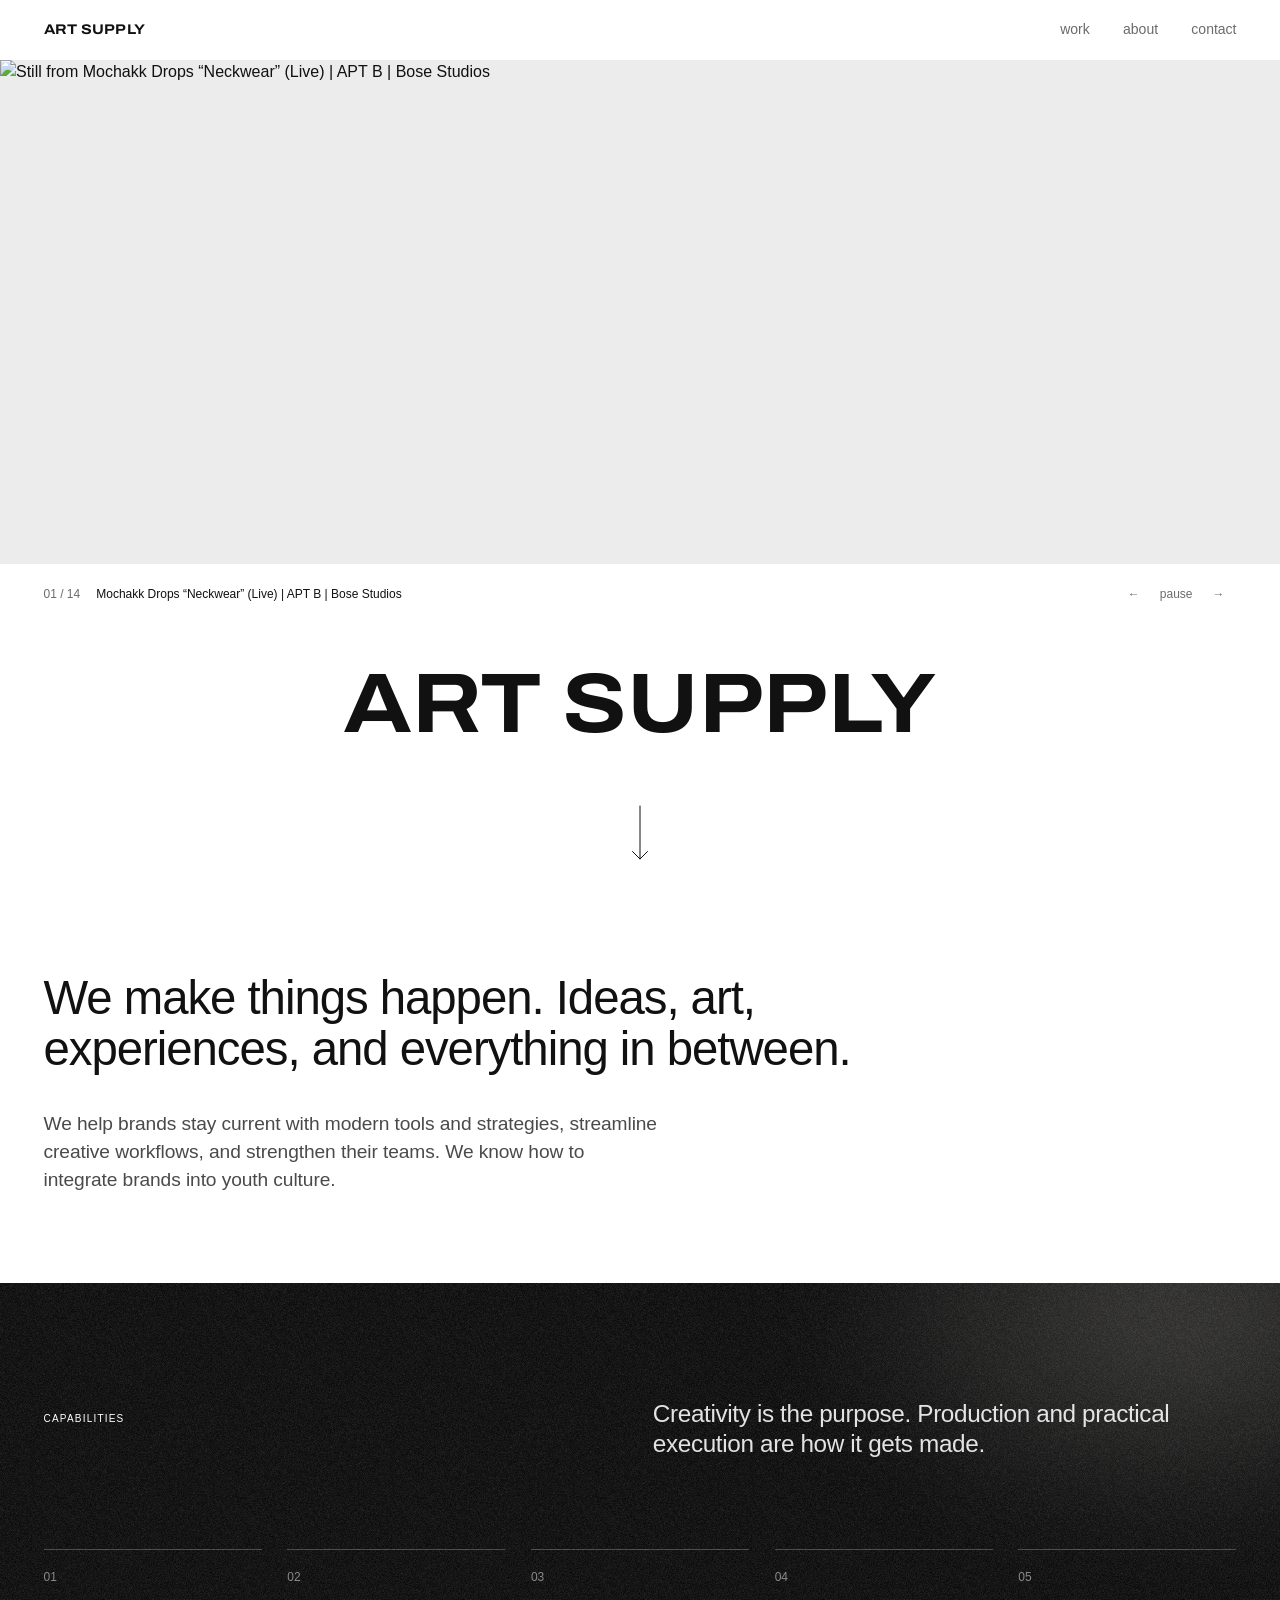
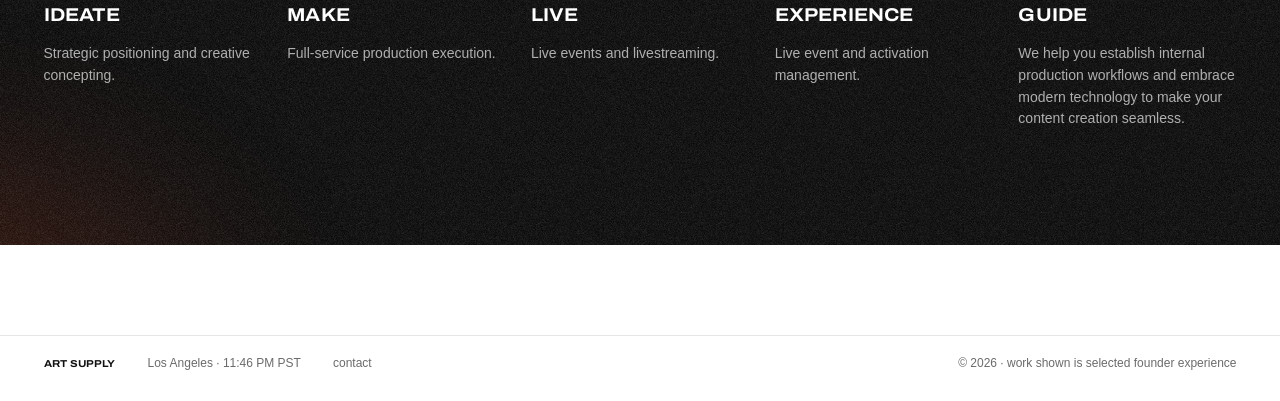
==== commit 7bc02d72: "Rename to Art Supply; full-bleed flip window; sleeker capabilities - Name is now Art Supply across l" ====
--- a/index.html
+++ b/index.html
@@ -3,12 +3,12 @@
 <head>
   <meta charset="utf-8">
   <meta name="viewport" content="width=device-width, initial-scale=1">
-  <title>Art Supply Studios</title>
-  <meta name="description" content="Art Supply Studios is a creative studio and production company. Ideas, art, experiences, and everything in between.">
+  <title>Art Supply</title>
+  <meta name="description" content="Art Supply is a creative studio and production company. Ideas, art, experiences, and everything in between.">
   <!-- PRE-LAUNCH: remove noindex on every page once the site is approved and live -->
   <meta name="robots" content="noindex, nofollow">
   <meta name="theme-color" content="#ffffff">
-  <meta property="og:title" content="Art Supply Studios">
+  <meta property="og:title" content="Art Supply">
   <meta property="og:description" content="We make things happen. Ideas, art, experiences, and everything in between.">
   <meta property="og:type" content="website">
   <link rel="icon" href="assets/img/favicon.svg" type="image/svg+xml">
@@ -25,7 +25,7 @@
 
   <header class="site-header">
     <div class="site-header__inner">
-      <a class="logo" href="index.html">Art Supply Studios</a>
+      <a class="logo" href="index.html">Art Supply</a>
       <nav class="site-nav" aria-label="Primary">
         <ul>
           <li><a class="ul-link" href="work.html">work</a></li>
@@ -57,7 +57,7 @@
           </span>
         </figcaption>
       </figure>
-      <h1 class="hero__logo">Art Supply Studios</h1>
+      <h1 class="hero__logo">Art Supply</h1>
       <a class="hero__arrow" href="#statement" aria-label="Scroll down">
         <svg viewBox="0 0 18 56" aria-hidden="true"><path d="M9 1 V54 M1.5 46.5 L9 54 L16.5 46.5"/></svg>
       </a>
@@ -69,33 +69,26 @@
       <p class="statement-sub reveal">We help brands stay current with modern tools and strategies, streamline creative workflows, and strengthen their teams. We know how to integrate brands into youth culture.</p>
     </section>
 
-    <!-- CAPABILITIES, as a services list -->
-    <section class="block services" aria-labelledby="cap-label">
-      <div class="grid12 services__grid">
-        <h2 class="label services__label" id="cap-label">capabilities</h2>
-        <div class="services__list">
-          <button class="services__item" type="button" id="cap-ideate" aria-pressed="false" data-desc="Strategic positioning and creative concepting.">Ideate</button>
-          <button class="services__item" type="button" id="cap-make" aria-pressed="false" data-desc="Full-service production execution.">Make</button>
-          <button class="services__item" type="button" id="cap-live" aria-pressed="false" data-desc="Live events and livestreaming.">Live</button>
-          <button class="services__item" type="button" id="cap-experience" aria-pressed="false" data-desc="Live event and activation management.">Experience</button>
-          <button class="services__item" type="button" id="cap-guide" aria-pressed="false" data-desc="We help you establish internal production workflows and embrace modern technology to make your content creation seamless.">Guide</button>
-          <p class="services__desc" aria-live="polite">Strategic positioning and creative concepting.</p>
+    <!-- CAPABILITIES: five columns on a full-bleed black panel -->
+    <section class="caps" aria-labelledby="cap-label">
+      <div class="caps__inner">
+        <div class="caps__head">
+          <h2 class="label caps__label" id="cap-label">capabilities</h2>
+          <p class="caps__intro">Creativity is the purpose. Production and practical execution are how it gets made.</p>
         </div>
+        <ol class="caps__list">
+          <li class="cap reveal"><span class="cap__num">01</span><h3 class="cap__name">Ideate</h3><p class="cap__desc">Strategic positioning and creative concepting.</p></li>
+          <li class="cap reveal"><span class="cap__num">02</span><h3 class="cap__name">Make</h3><p class="cap__desc">Full-service production execution.</p></li>
+          <li class="cap reveal"><span class="cap__num">03</span><h3 class="cap__name">Live</h3><p class="cap__desc">Live events and livestreaming.</p></li>
+          <li class="cap reveal"><span class="cap__num">04</span><h3 class="cap__name">Experience</h3><p class="cap__desc">Live event and activation management.</p></li>
+          <li class="cap reveal"><span class="cap__num">05</span><h3 class="cap__name">Guide</h3><p class="cap__desc">We help you establish internal production workflows and embrace modern technology to make your content creation seamless.</p></li>
+        </ol>
       </div>
-    </section>
-
-    <!-- FEATURED WORK -->
-    <section class="block" aria-labelledby="featured-label">
-      <div class="rule-head">
-        <h2 class="label" id="featured-label">selected work</h2>
-        <a class="ul-link" href="work.html">all work &rarr;</a>
-      </div>
-      <ol class="work-list" data-work-list="ids:bose-apt-b-mochakk,future-ye-keep-it-burnin,w-hotels-sounds-of-la"></ol>
     </section>
   </main>
 
   <footer class="site-footer">
-    <span class="logo">Art Supply Studios</span>
+    <span class="logo">Art Supply</span>
     <span>Los Angeles &middot; <span data-clock="America/Los_Angeles">pacific time</span></span>
     <a class="ul-link" href="contact.html">contact</a>
     <span class="site-footer__end">&copy; <span data-year>2026</span> &middot; work shown is selected founder experience</span>
--- a/assets/css/styles.css
+++ b/assets/css/styles.css
@@ -1,5 +1,5 @@
 /* ==================================================================
-   Art Supply Studios — styles
+   Art Supply — styles
    Stark white, black neo-grotesk, grey for inactive states.
    Pages: index (landing), work, about, contact.
    ================================================================== */
@@ -173,22 +173,21 @@
 .hero {
   min-height: 100svh;
   box-sizing: border-box;
-  padding: calc(var(--header-h) + clamp(14px, 3vh, 32px)) var(--gutter) clamp(18px, 3.5vh, 36px);
+  padding: var(--header-h) 0 clamp(18px, 3.5vh, 36px);
   display: flex; flex-direction: column; align-items: center;
 }
 .flip {
   margin: 0;
   width: 100%;
-  display: flex; flex-direction: column; align-items: center; gap: 12px;
-  --flip-w: min(100%, calc(46svh * 16 / 9));
+  display: flex; flex-direction: column; align-items: stretch; gap: 12px;
 }
 .flip__window {
   position: relative; display: block;
-  width: var(--flip-w); max-width: 100%;
-  aspect-ratio: 16 / 9;
-  perspective: 1800px;
-}
-.flip__window:focus-visible { outline-offset: 6px; }
+  width: 100%;
+  height: min(56svh, 75vw);   /* full bleed, top half of the screen */
+  perspective: 2400px;
+}
+.flip__window:focus-visible { outline-offset: -6px; outline-color: #ffffff; }
 .flip__card {
   position: absolute; inset: 0; display: block;
   transform-style: preserve-3d;
@@ -203,7 +202,7 @@
 .flip__face img { width: 100%; height: 100%; object-fit: cover; }
 .flip__face img:not([src]) { visibility: hidden; }
 .flip__bar {
-  width: var(--flip-w); max-width: 100%;
+  padding: 0 var(--gutter);
   display: grid; grid-template-columns: auto minmax(0, 1fr) auto; column-gap: 16px; align-items: center;
   font-size: var(--fs-xs); color: var(--ink-3);
 }
@@ -215,6 +214,7 @@
 
 .hero__logo {
   flex: 1;
+  padding: 0 var(--gutter);
   display: flex; align-items: center; justify-content: center;
   margin: clamp(18px, 4vh, 44px) 0;
   text-align: center;
@@ -239,56 +239,68 @@
    ================================================================== */
 .statement { padding-top: clamp(24px, 6vw, 72px); }
 
-.services { margin-top: var(--section-gap); padding: 0; }
-/* black panel: white type, red hover, soft blurred glow + grain */
-.services__grid {
+/* capabilities: full-bleed black panel, five hairline columns, red hover */
+.caps {
+  margin-top: var(--section-gap);
   position: relative; isolation: isolate; overflow: hidden;
-  align-items: start;
   background: var(--panel);
-  color: #fff;
-  padding: clamp(56px, 8vw, 120px) var(--gutter) clamp(56px, 8vw, 120px);
-}
-.services__grid::before {
+  color: #ffffff;
+}
+.caps::before {
   content: ""; position: absolute; inset: -20%; z-index: -2; pointer-events: none;
   background:
-    radial-gradient(30% 42% at 74% 26%, rgba(236,232,226,.30), rgba(236,232,226,0) 70%),
-    radial-gradient(34% 46% at 14% 86%, rgba(255,74,28,.34), rgba(255,74,28,0) 72%),
-    radial-gradient(44% 56% at 46% 58%, rgba(132,126,118,.26), rgba(132,126,118,0) 72%);
-  filter: blur(48px);
-  animation: glow-drift 22s ease-in-out infinite alternate;
-}
-.services__grid::after {
+    radial-gradient(30% 42% at 80% 18%, rgba(236,232,226,.20), rgba(236,232,226,0) 70%),
+    radial-gradient(34% 46% at 8% 96%, rgba(255,74,28,.22), rgba(255,74,28,0) 72%);
+  filter: blur(56px);
+  animation: glow-drift 26s ease-in-out infinite alternate;
+}
+.caps::after {
   content: ""; position: absolute; inset: 0; z-index: -1; pointer-events: none;
   background-image: var(--grain-heavy); background-size: 180px 180px;
-  opacity: .2; mix-blend-mode: screen;
+  opacity: .16; mix-blend-mode: screen;
 }
 @keyframes glow-drift {
   0%   { transform: translate3d(0, 0, 0) scale(1); }
   50%  { transform: translate3d(-4%, 3%, 0) scale(1.06); }
   100% { transform: translate3d(3%, -2%, 0) scale(1.02); }
 }
-.services__label { grid-column: 1 / span 3; color: #fff; }
-.services__list { grid-column: 4 / -1; }
-.services__item {
-  display: block; width: 100%;
-  font-size: var(--fs-list);
-  font-weight: 500;
-  line-height: 1.12;
-  letter-spacing: -0.025em;
-  color: rgba(255,255,255,.42);
+.caps__inner {
+  padding: clamp(64px, 9vw, 128px) var(--gutter);
+  display: flex; flex-direction: column; gap: clamp(48px, 7vw, 104px);
+}
+.caps__head { display: flex; flex-wrap: wrap; justify-content: space-between; align-items: baseline; gap: 20px 40px; }
+.caps__label { color: #ffffff; }
+.caps__intro {
+  max-width: 24em;
+  font-size: clamp(1.125rem, 1.9vw, 1.6rem); line-height: 1.25; letter-spacing: -0.015em;
+  color: rgba(255,255,255,.88);
+}
+.caps__list {
+  display: grid; grid-template-columns: repeat(5, minmax(0, 1fr));
+  column-gap: clamp(16px, 2vw, 32px); row-gap: 44px;
+}
+.cap {
+  position: relative;
+  display: flex; flex-direction: column; gap: 14px;
+  padding-top: 18px;
+  border-top: 1px solid rgba(255,255,255,.24);
+}
+.cap::before {
+  content: ""; position: absolute; left: 0; top: -1px; width: 0; height: 1px;
+  background: var(--red);
+  transition: width .6s var(--ease);
+}
+.cap:hover::before { width: 100%; }
+.cap__num { font-size: var(--fs-xs); color: rgba(255,255,255,.5); font-variant-numeric: tabular-nums; }
+.cap__name {
+  font-family: var(--font-logo); font-stretch: 112%; font-weight: 700;
+  font-size: clamp(1rem, 1.45vw, 1.25rem); letter-spacing: 0.01em; text-transform: uppercase;
   transition: color .35s var(--ease);
 }
-.services__item[aria-pressed="true"] { color: #fff; }
-.services__item:hover { color: var(--red); }
-.services__item:focus-visible { outline-color: #fff; }
-.services__desc {
-  margin-top: 28px; min-height: 4.8em; max-width: 30em;
-  font-size: var(--fs-s); line-height: 1.6; color: rgba(255,255,255,.74);
-}
-@media (max-width: 720px) {
-  .services__label { grid-column: 1 / -1; margin-bottom: 28px; }
-  .services__list { grid-column: 1 / -1; }
-}
+.cap:hover .cap__name { color: var(--red); }
+.cap__desc { font-size: var(--fs-s); line-height: 1.55; color: rgba(255,255,255,.66); max-width: 22em; }
+@media (max-width: 1000px) { .caps__list { grid-template-columns: repeat(3, minmax(0, 1fr)); } }
+@media (max-width: 600px)  { .caps__list { grid-template-columns: minmax(0, 1fr); row-gap: 32px; } }
 
 /* ==================================================================
    work page: sub navigation
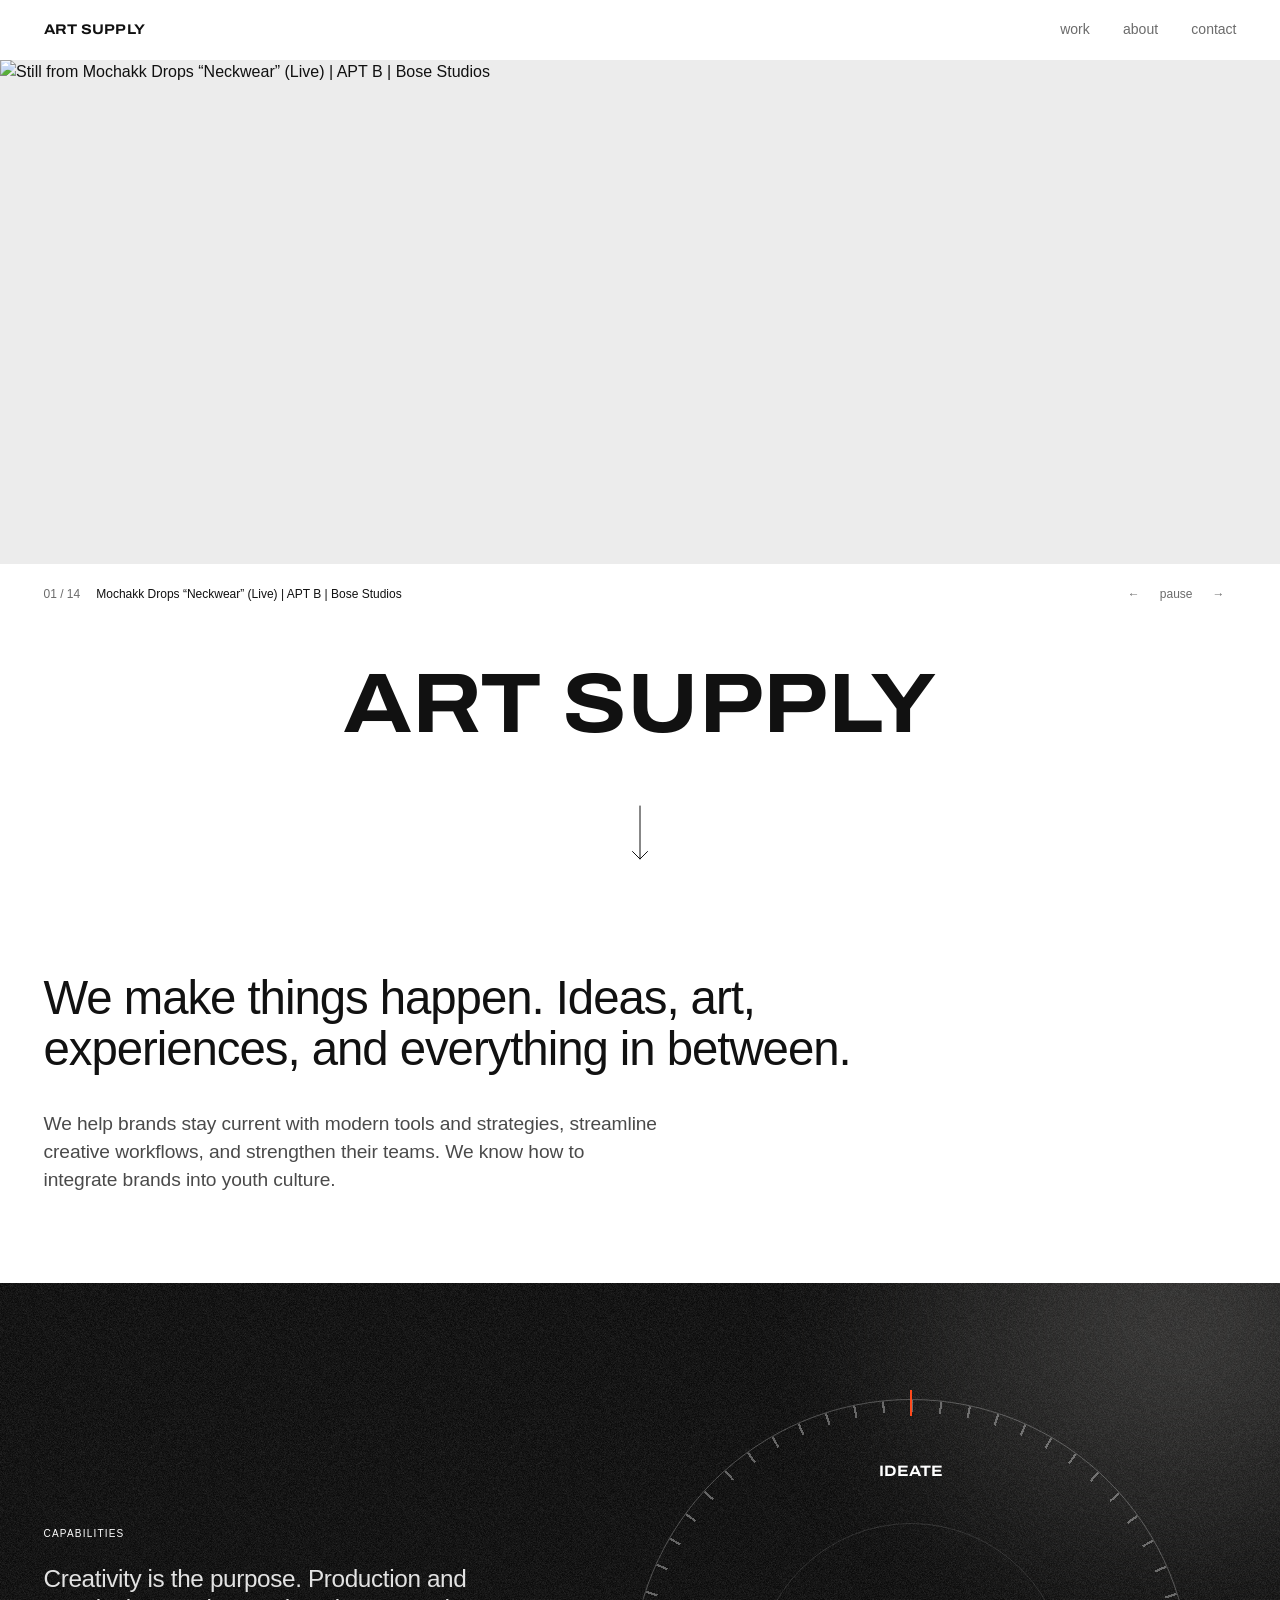
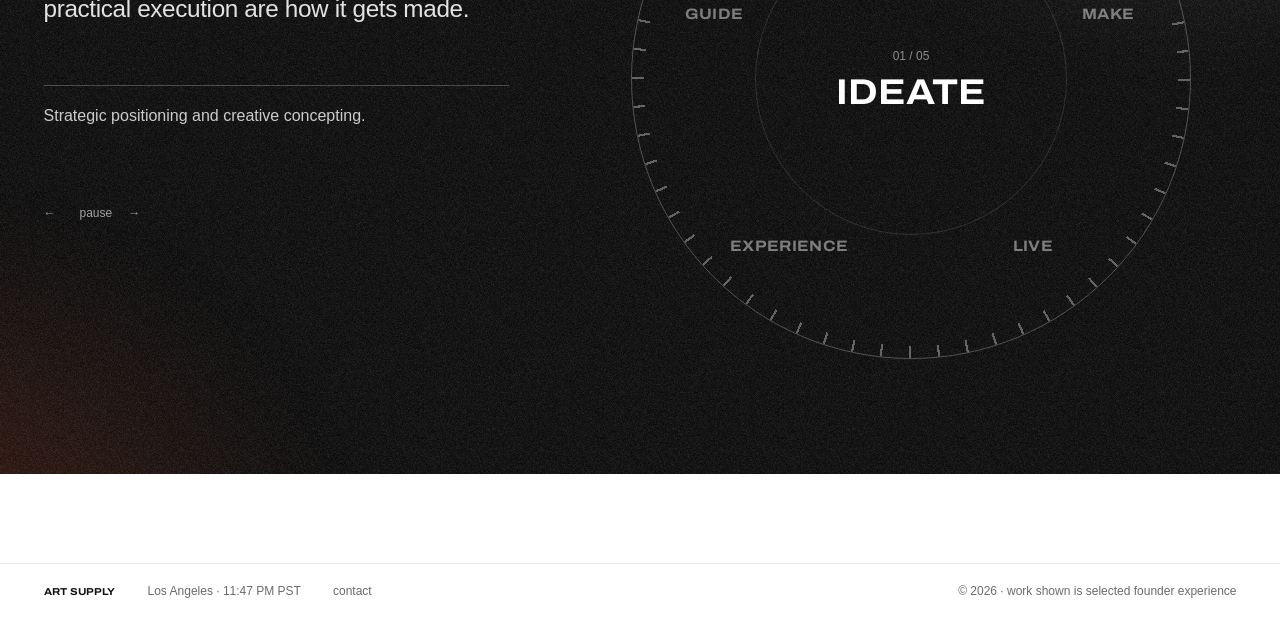
==== commit cce08687: "Capabilities wheel; support for silent video loops - Capabilities are now a dial: the five names sit" ====
--- a/index.html
+++ b/index.html
@@ -69,20 +69,38 @@
       <p class="statement-sub reveal">We help brands stay current with modern tools and strategies, streamline creative workflows, and strengthen their teams. We know how to integrate brands into youth culture.</p>
     </section>
 
-    <!-- CAPABILITIES: five columns on a full-bleed black panel -->
+    <!-- CAPABILITIES: a dial that turns to bring each capability to the top -->
     <section class="caps" aria-labelledby="cap-label">
-      <div class="caps__inner">
-        <div class="caps__head">
+      <div class="caps__inner wheel" data-wheel>
+        <div class="wheel__copy">
           <h2 class="label caps__label" id="cap-label">capabilities</h2>
           <p class="caps__intro">Creativity is the purpose. Production and practical execution are how it gets made.</p>
+          <div class="wheel__readout">
+            <p class="wheel__desc" aria-live="off">Strategic positioning and creative concepting.</p>
+            <div class="wheel__controls">
+              <button class="wheel__btn" type="button" data-wheel-prev aria-label="Previous capability">&larr;</button>
+              <button class="wheel__btn" type="button" data-wheel-toggle aria-pressed="false">pause</button>
+              <button class="wheel__btn" type="button" data-wheel-next aria-label="Next capability">&rarr;</button>
+            </div>
+          </div>
         </div>
-        <ol class="caps__list">
-          <li class="cap reveal"><span class="cap__num">01</span><h3 class="cap__name">Ideate</h3><p class="cap__desc">Strategic positioning and creative concepting.</p></li>
-          <li class="cap reveal"><span class="cap__num">02</span><h3 class="cap__name">Make</h3><p class="cap__desc">Full-service production execution.</p></li>
-          <li class="cap reveal"><span class="cap__num">03</span><h3 class="cap__name">Live</h3><p class="cap__desc">Live events and livestreaming.</p></li>
-          <li class="cap reveal"><span class="cap__num">04</span><h3 class="cap__name">Experience</h3><p class="cap__desc">Live event and activation management.</p></li>
-          <li class="cap reveal"><span class="cap__num">05</span><h3 class="cap__name">Guide</h3><p class="cap__desc">We help you establish internal production workflows and embrace modern technology to make your content creation seamless.</p></li>
-        </ol>
+        <div class="wheel__dial">
+          <div class="wheel__ring">
+            <span class="wheel__ticks" aria-hidden="true"></span>
+            <ul class="wheel__list" aria-label="Capabilities">
+              <li class="wheel__slot" style="--a: 0deg"><button class="wheel__item" type="button" aria-pressed="true" data-desc="Strategic positioning and creative concepting.">Ideate</button></li>
+              <li class="wheel__slot" style="--a: 72deg"><button class="wheel__item" type="button" aria-pressed="false" data-desc="Full-service production execution.">Make</button></li>
+              <li class="wheel__slot" style="--a: 144deg"><button class="wheel__item" type="button" aria-pressed="false" data-desc="Live events and livestreaming.">Live</button></li>
+              <li class="wheel__slot" style="--a: 216deg"><button class="wheel__item" type="button" aria-pressed="false" data-desc="Live event and activation management.">Experience</button></li>
+              <li class="wheel__slot" style="--a: 288deg"><button class="wheel__item" type="button" aria-pressed="false" data-desc="We help you establish internal production workflows and embrace modern technology to make your content creation seamless.">Guide</button></li>
+            </ul>
+          </div>
+          <span class="wheel__pointer" aria-hidden="true"></span>
+          <div class="wheel__center" aria-hidden="true">
+            <span class="wheel__num">01 / 05</span>
+            <span class="wheel__name">Ideate</span>
+          </div>
+        </div>
       </div>
     </section>
   </main>
--- a/assets/css/styles.css
+++ b/assets/css/styles.css
@@ -266,41 +266,94 @@
 }
 .caps__inner {
   padding: clamp(64px, 9vw, 128px) var(--gutter);
-  display: flex; flex-direction: column; gap: clamp(48px, 7vw, 104px);
-}
-.caps__head { display: flex; flex-wrap: wrap; justify-content: space-between; align-items: baseline; gap: 20px 40px; }
+}
 .caps__label { color: #ffffff; }
 .caps__intro {
   max-width: 24em;
   font-size: clamp(1.125rem, 1.9vw, 1.6rem); line-height: 1.25; letter-spacing: -0.015em;
   color: rgba(255,255,255,.88);
 }
-.caps__list {
-  display: grid; grid-template-columns: repeat(5, minmax(0, 1fr));
-  column-gap: clamp(16px, 2vw, 32px); row-gap: 44px;
-}
-.cap {
-  position: relative;
+/* the wheel */
+@property --rot { syntax: "<angle>"; inherits: true; initial-value: 0deg; }
+.wheel {
+  display: grid; grid-template-columns: minmax(0, 5fr) minmax(0, 7fr);
+  align-items: center; gap: clamp(40px, 6vw, 96px);
+}
+.wheel__copy { display: flex; flex-direction: column; gap: 22px; }
+.wheel__readout {
+  margin-top: clamp(12px, 3vw, 40px);
+  padding-top: 18px; border-top: 1px solid rgba(255,255,255,.24);
   display: flex; flex-direction: column; gap: 14px;
-  padding-top: 18px;
-  border-top: 1px solid rgba(255,255,255,.24);
-}
-.cap::before {
-  content: ""; position: absolute; left: 0; top: -1px; width: 0; height: 1px;
-  background: var(--red);
-  transition: width .6s var(--ease);
-}
-.cap:hover::before { width: 100%; }
-.cap__num { font-size: var(--fs-xs); color: rgba(255,255,255,.5); font-variant-numeric: tabular-nums; }
-.cap__name {
+}
+.wheel__desc { min-height: 4.8em; max-width: 26em; font-size: var(--fs-m); line-height: 1.55; color: rgba(255,255,255,.78); }
+.wheel__controls { display: flex; margin-left: -8px; }
+.wheel__btn { min-width: 36px; min-height: 36px; padding: 0 8px; font-size: var(--fs-xs); color: rgba(255,255,255,.6); transition: color .3s var(--ease); }
+.wheel__btn:hover { color: #ffffff; }
+.wheel__btn:focus-visible, .wheel__item:focus-visible { outline-color: #ffffff; }
+
+.wheel__dial {
+  position: relative; justify-self: center;
+  width: min(100%, 560px); aspect-ratio: 1 / 1;
+  container-type: inline-size;
+}
+.wheel__ring {
+  position: absolute; inset: 0; border-radius: 50%;
+  border: 1px solid rgba(255,255,255,.26);
+  transform: rotate(var(--rot));
+  transition: --rot 1.1s var(--ease-io);
+}
+.wheel__ring::after {
+  content: ""; position: absolute; inset: 22%; border-radius: 50%;
+  border: 1px solid rgba(255,255,255,.12);
+}
+.wheel__ticks {
+  position: absolute; inset: 0; border-radius: 50%;
+  background: repeating-conic-gradient(rgba(255,255,255,.34) 0deg 0.45deg, transparent 0.45deg 6deg);
+  -webkit-mask: radial-gradient(circle closest-side, transparent calc(100% - 12px), #000 calc(100% - 12px));
+          mask: radial-gradient(circle closest-side, transparent calc(100% - 12px), #000 calc(100% - 12px));
+}
+.wheel__list { list-style: none; margin: 0; padding: 0; position: absolute; inset: 0; }
+.wheel__slot {
+  position: absolute; left: 50%; top: 50%; width: 0; height: 0;
+  /* out to the ring, then turned back so the label stays upright */
+  transform: rotate(var(--a)) translateY(-37cqw) rotate(calc(-1 * (var(--a) + var(--rot))));
+}
+.wheel__item {
+  position: absolute; left: 0; top: 0; transform: translate(-50%, -50%);
+  padding: 10px 12px; white-space: nowrap;
   font-family: var(--font-logo); font-stretch: 112%; font-weight: 700;
-  font-size: clamp(1rem, 1.45vw, 1.25rem); letter-spacing: 0.01em; text-transform: uppercase;
+  font-size: clamp(0.75rem, 2.7cqw, 1.05rem); letter-spacing: 0.02em; text-transform: uppercase;
+  color: rgba(255,255,255,.45);
   transition: color .35s var(--ease);
 }
-.cap:hover .cap__name { color: var(--red); }
-.cap__desc { font-size: var(--fs-s); line-height: 1.55; color: rgba(255,255,255,.66); max-width: 22em; }
-@media (max-width: 1000px) { .caps__list { grid-template-columns: repeat(3, minmax(0, 1fr)); } }
-@media (max-width: 600px)  { .caps__list { grid-template-columns: minmax(0, 1fr); row-gap: 32px; } }
+.wheel__item[aria-pressed="true"] { color: #ffffff; }
+.wheel__item:hover { color: var(--red); }
+.wheel__pointer {
+  position: absolute; left: 50%; top: -9px; width: 2px; height: 26px;
+  transform: translateX(-50%); background: var(--red);
+}
+.wheel__center {
+  position: absolute; inset: 27%; border-radius: 50%;
+  display: flex; flex-direction: column; align-items: center; justify-content: center; gap: 10px;
+  text-align: center;
+}
+.wheel__num { font-size: var(--fs-xs); color: rgba(255,255,255,.5); font-variant-numeric: tabular-nums; }
+.wheel__name {
+  font-family: var(--font-logo); font-stretch: 112%; font-weight: 700;
+  font-size: clamp(1.1rem, 6.4cqw, 2.4rem); line-height: 1; letter-spacing: 0.005em; text-transform: uppercase;
+}
+@media (max-width: 860px) {
+  .wheel { grid-template-columns: minmax(0, 1fr); }
+  .wheel__dial { width: min(100%, 440px); }
+}
+
+/* motion previews (work tiles) */
+.work-item__loop {
+  position: absolute; inset: 0; width: 100%; height: 100%; object-fit: cover;
+  opacity: 0; transition: opacity .4s var(--ease); pointer-events: none;
+}
+.work-item.is-looping .work-item__loop { opacity: 1; }
+.flip__face video { position: absolute; inset: 0; width: 100%; height: 100%; object-fit: cover; }
 
 /* ==================================================================
    work page: sub navigation
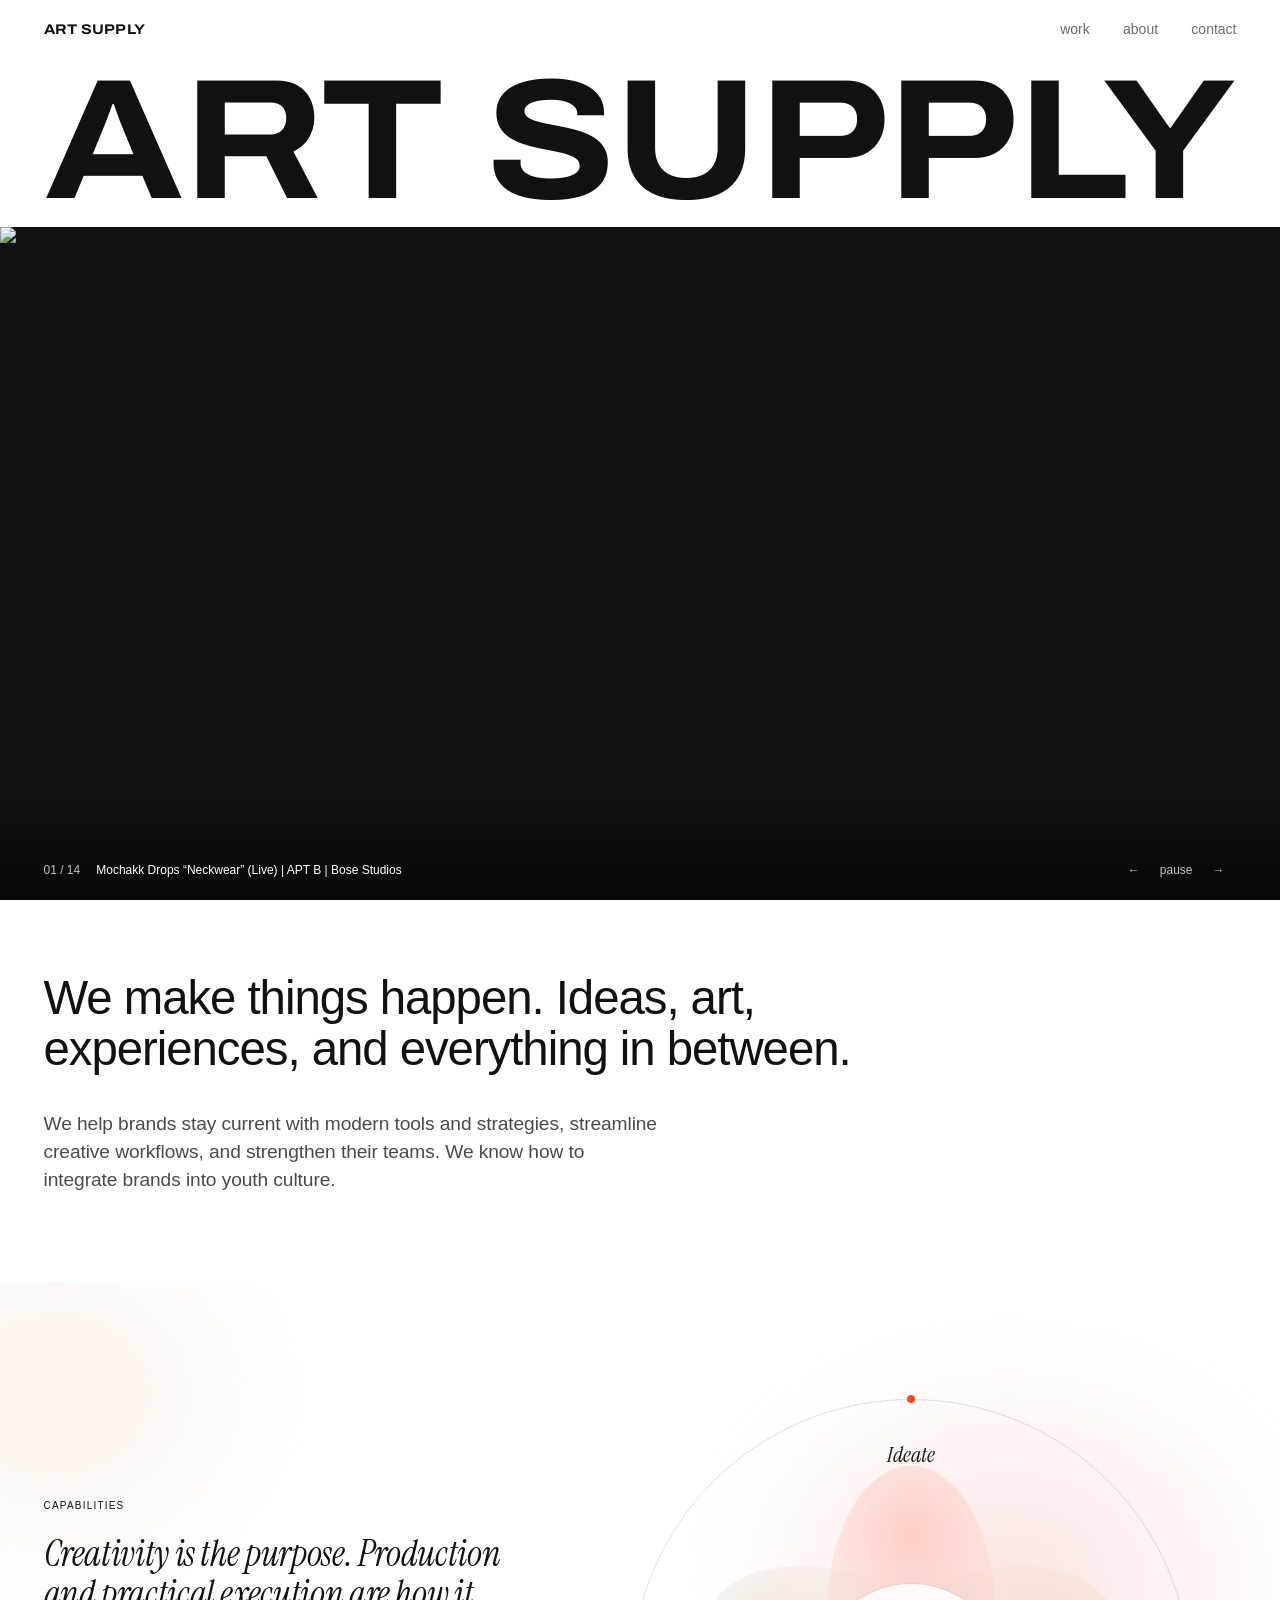
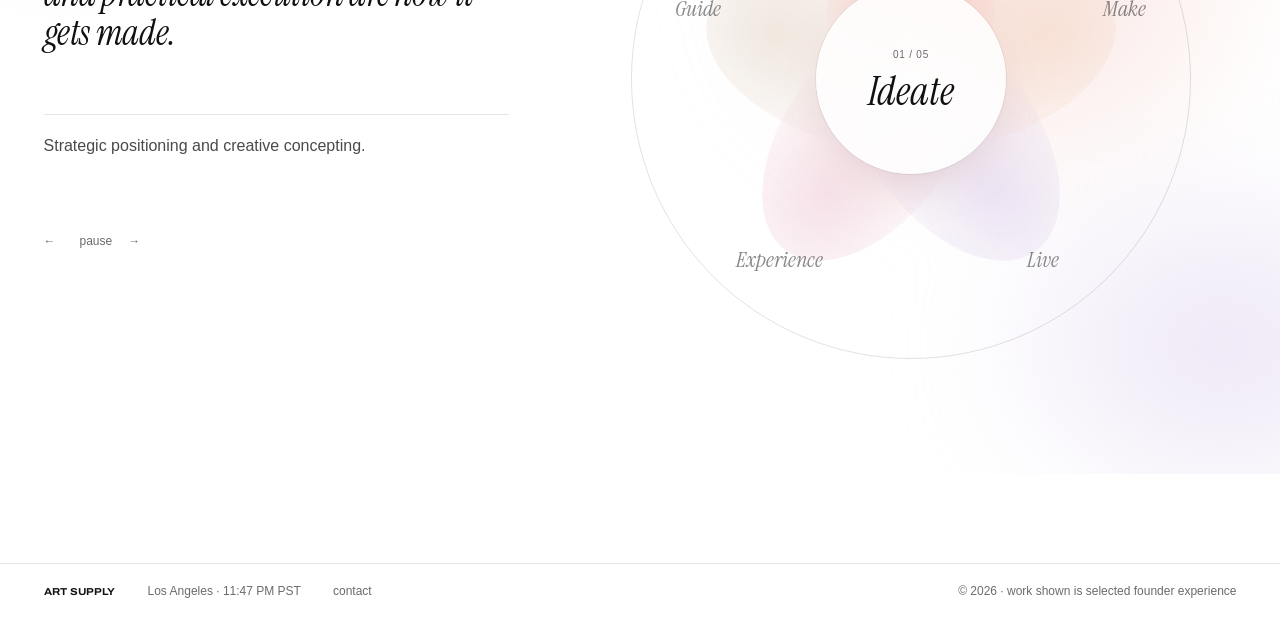
==== commit 26be2c01: "Full-size work under a full-width wordmark; soft white capabilities wheel - Hero: ART SUPPLY wordmar" ====
--- a/index.html
+++ b/index.html
@@ -16,7 +16,7 @@
   <link rel="preconnect" href="https://fonts.gstatic.com" crossorigin>
   <link rel="preconnect" href="https://i.ytimg.com">
   <link rel="preconnect" href="https://i.vimeocdn.com">
-  <link rel="stylesheet" href="https://fonts.googleapis.com/css2?family=Archivo:wdth,wght@100..125,400..800&family=Inter:wght@300;400;500&display=swap">
+  <link rel="stylesheet" href="https://fonts.googleapis.com/css2?family=Archivo:wdth,wght@100..125,400..800&family=Instrument+Serif:ital@0;1&family=Inter:wght@300;400;500&display=swap">
   <link rel="stylesheet" href="assets/css/styles.css">
   <script>document.documentElement.classList.add('js');</script>
 </head>
@@ -37,8 +37,9 @@
   </header>
 
   <main id="main">
-    <!-- HERO: a window that flips through selected work, then the wordmark -->
+    <!-- HERO: the ART SUPPLY wordmark, then the work, full bleed, flipping through selected projects -->
     <section class="hero" aria-label="Introduction">
+      <h1 class="hero__logo"><span class="hero__logo-fit">Art Supply</span></h1>
       <figure class="flip" role="region" aria-roledescription="carousel" aria-label="Selected work"
         data-flip="bose-apt-b-mochakk,lexus-audrey-nuna,w-hotels-sounds-of-la,future-ye-keep-it-burnin,nhl-season-opener,hitc-katseye,churchs-chicken,rich-brian-lagoon,joji-slow-dancing,controlled-insanity,asia-rising,joji-run,electric-forest-time,kanye-drake-larry-hoover">
         <a class="flip__window" href="work.html">
@@ -57,10 +58,6 @@
           </span>
         </figcaption>
       </figure>
-      <h1 class="hero__logo">Art Supply</h1>
-      <a class="hero__arrow" href="#statement" aria-label="Scroll down">
-        <svg viewBox="0 0 18 56" aria-hidden="true"><path d="M9 1 V54 M1.5 46.5 L9 54 L16.5 46.5"/></svg>
-      </a>
     </section>
 
     <!-- STATEMENT -->
@@ -86,7 +83,11 @@
         </div>
         <div class="wheel__dial">
           <div class="wheel__ring">
-            <span class="wheel__ticks" aria-hidden="true"></span>
+            <span class="wheel__petal" style="--a: 0deg" aria-hidden="true"></span>
+            <span class="wheel__petal" style="--a: 72deg" aria-hidden="true"></span>
+            <span class="wheel__petal" style="--a: 144deg" aria-hidden="true"></span>
+            <span class="wheel__petal" style="--a: 216deg" aria-hidden="true"></span>
+            <span class="wheel__petal" style="--a: 288deg" aria-hidden="true"></span>
             <ul class="wheel__list" aria-label="Capabilities">
               <li class="wheel__slot" style="--a: 0deg"><button class="wheel__item" type="button" aria-pressed="true" data-desc="Strategic positioning and creative concepting.">Ideate</button></li>
               <li class="wheel__slot" style="--a: 72deg"><button class="wheel__item" type="button" aria-pressed="false" data-desc="Full-service production execution.">Make</button></li>
--- a/assets/css/styles.css
+++ b/assets/css/styles.css
@@ -171,22 +171,23 @@
    landing hero: flip window (top half) + wordmark
    ================================================================== */
 .hero {
-  min-height: 100svh;
+  height: 100svh; min-height: 520px;
   box-sizing: border-box;
-  padding: var(--header-h) 0 clamp(18px, 3.5vh, 36px);
-  display: flex; flex-direction: column; align-items: center;
-}
-.flip {
-  margin: 0;
-  width: 100%;
-  display: flex; flex-direction: column; align-items: stretch; gap: 12px;
-}
-.flip__window {
-  position: relative; display: block;
-  width: 100%;
-  height: min(56svh, 75vw);   /* full bleed, top half of the screen */
-  perspective: 2400px;
-}
+  padding-top: var(--header-h);
+  display: flex; flex-direction: column;
+}
+/* wordmark sized to the full width by home.js (CSS value is the fallback) */
+.hero__logo {
+  flex: none; margin: 0;
+  padding: clamp(6px, 1.4vh, 16px) var(--gutter) clamp(10px, 2vh, 22px);
+  text-align: center; white-space: nowrap; overflow: hidden;
+  font-family: var(--font-logo); font-stretch: 112%; font-weight: 700;
+  font-size: 12.4vw; line-height: 0.8; letter-spacing: -0.01em; text-transform: uppercase;
+}
+.hero__logo-fit { display: inline-block; }
+/* the work: full bleed, fills the rest of the first screen */
+.flip { flex: 1; min-height: 0; position: relative; margin: 0; }
+.flip__window { position: absolute; inset: 0; display: block; perspective: 2400px; background: #111111; }
 .flip__window:focus-visible { outline-offset: -6px; outline-color: #ffffff; }
 .flip__card {
   position: absolute; inset: 0; display: block;
@@ -195,42 +196,26 @@
 }
 .flip__face {
   position: absolute; inset: 0; display: block; overflow: hidden;
-  background: #ececec;
+  background: #111111;
   backface-visibility: hidden; -webkit-backface-visibility: hidden;
 }
 .flip__face--b { transform: rotateX(180deg); }
 .flip__face img { width: 100%; height: 100%; object-fit: cover; }
 .flip__face img:not([src]) { visibility: hidden; }
 .flip__bar {
-  padding: 0 var(--gutter);
+  position: absolute; left: 0; right: 0; bottom: 0; z-index: 2;
+  padding: 56px var(--gutter) 12px;
+  background: linear-gradient(rgba(0,0,0,0), rgba(0,0,0,.55));
   display: grid; grid-template-columns: auto minmax(0, 1fr) auto; column-gap: 16px; align-items: center;
-  font-size: var(--fs-xs); color: var(--ink-3);
+  font-size: var(--fs-xs); color: rgba(255,255,255,.75);
+  pointer-events: none;
 }
 .flip__count { font-variant-numeric: tabular-nums; }
-.flip__title { color: var(--ink); white-space: nowrap; overflow: hidden; text-overflow: ellipsis; }
-.flip__controls { display: flex; }
-.flip__btn { min-width: 36px; min-height: 36px; padding: 0 8px; font-size: var(--fs-xs); color: var(--ink-3); text-align: center; transition: color .3s var(--ease); }
-.flip__btn:hover { color: var(--ink); }
-
-.hero__logo {
-  flex: 1;
-  padding: 0 var(--gutter);
-  display: flex; align-items: center; justify-content: center;
-  margin: clamp(18px, 4vh, 44px) 0;
-  text-align: center;
-  font-family: var(--font-logo);
-  font-stretch: 112%;
-  font-weight: 700;
-  font-size: clamp(1.9rem, 6.6vw, 6.4rem);
-  line-height: 0.95;
-  letter-spacing: -0.005em;
-  text-transform: uppercase;
-  text-wrap: balance;
-}
-.hero__arrow { display: grid; justify-items: center; padding: 8px 16px; color: var(--ink); }
-.hero__arrow svg { width: 18px; height: 56px; overflow: visible; }
-.hero__arrow path { fill: none; stroke: currentColor; stroke-width: 1; stroke-linecap: round; stroke-linejoin: round; stroke-dasharray: 90; stroke-dashoffset: 90; animation: draw 1s var(--ease) .4s forwards; }
-.hero__arrow svg { animation: bob 2.6s var(--ease) 1.6s infinite; }
+.flip__title { color: #ffffff; white-space: nowrap; overflow: hidden; text-overflow: ellipsis; }
+.flip__controls { display: flex; pointer-events: auto; }
+.flip__btn { min-width: 36px; min-height: 36px; padding: 0 8px; font-size: var(--fs-xs); color: rgba(255,255,255,.75); text-align: center; transition: color .3s var(--ease); }
+.flip__btn:hover { color: #ffffff; }
+.flip__btn:focus-visible { outline-color: #ffffff; }
 @keyframes draw { to { stroke-dashoffset: 0; } }
 @keyframes bob { 0%, 100% { transform: translateY(0); } 50% { transform: translateY(7px); } }
 
@@ -239,41 +224,35 @@
    ================================================================== */
 .statement { padding-top: clamp(24px, 6vw, 72px); }
 
-/* capabilities: full-bleed black panel, five hairline columns, red hover */
+/* capabilities: a soft flower wheel on a white backdrop */
 .caps {
   margin-top: var(--section-gap);
   position: relative; isolation: isolate; overflow: hidden;
-  background: var(--panel);
-  color: #ffffff;
+  background: #ffffff; color: var(--ink);
 }
 .caps::before {
-  content: ""; position: absolute; inset: -20%; z-index: -2; pointer-events: none;
+  content: ""; position: absolute; inset: -10%; z-index: -1; pointer-events: none;
   background:
-    radial-gradient(30% 42% at 80% 18%, rgba(236,232,226,.20), rgba(236,232,226,0) 70%),
-    radial-gradient(34% 46% at 8% 96%, rgba(255,74,28,.22), rgba(255,74,28,0) 72%);
-  filter: blur(56px);
+    radial-gradient(28% 36% at 74% 40%, rgba(244,205,200,.55), rgba(244,205,200,0) 70%),
+    radial-gradient(26% 32% at 88% 78%, rgba(225,214,240,.6), rgba(225,214,240,0) 70%),
+    radial-gradient(22% 30% at 12% 20%, rgba(248,226,210,.5), rgba(248,226,210,0) 70%);
+  filter: blur(40px);
   animation: glow-drift 26s ease-in-out infinite alternate;
-}
-.caps::after {
-  content: ""; position: absolute; inset: 0; z-index: -1; pointer-events: none;
-  background-image: var(--grain-heavy); background-size: 180px 180px;
-  opacity: .16; mix-blend-mode: screen;
 }
 @keyframes glow-drift {
   0%   { transform: translate3d(0, 0, 0) scale(1); }
-  50%  { transform: translate3d(-4%, 3%, 0) scale(1.06); }
-  100% { transform: translate3d(3%, -2%, 0) scale(1.02); }
-}
-.caps__inner {
-  padding: clamp(64px, 9vw, 128px) var(--gutter);
-}
-.caps__label { color: #ffffff; }
+  50%  { transform: translate3d(-3%, 2%, 0) scale(1.05); }
+  100% { transform: translate3d(2%, -2%, 0) scale(1.02); }
+}
+.caps__inner { padding: clamp(64px, 9vw, 128px) var(--gutter); }
+.caps__label { color: var(--ink); }
 .caps__intro {
-  max-width: 24em;
-  font-size: clamp(1.125rem, 1.9vw, 1.6rem); line-height: 1.25; letter-spacing: -0.015em;
-  color: rgba(255,255,255,.88);
-}
-/* the wheel */
+  max-width: 18em;
+  font-family: "Instrument Serif", Georgia, serif; font-style: italic;
+  font-size: clamp(1.6rem, 2.8vw, 2.5rem); line-height: 1.1; letter-spacing: -0.01em;
+  color: var(--ink);
+}
+
 @property --rot { syntax: "<angle>"; inherits: true; initial-value: 0deg; }
 .wheel {
   display: grid; grid-template-columns: minmax(0, 5fr) minmax(0, 7fr);
@@ -282,14 +261,13 @@
 .wheel__copy { display: flex; flex-direction: column; gap: 22px; }
 .wheel__readout {
   margin-top: clamp(12px, 3vw, 40px);
-  padding-top: 18px; border-top: 1px solid rgba(255,255,255,.24);
+  padding-top: 18px; border-top: 1px solid var(--rule);
   display: flex; flex-direction: column; gap: 14px;
 }
-.wheel__desc { min-height: 4.8em; max-width: 26em; font-size: var(--fs-m); line-height: 1.55; color: rgba(255,255,255,.78); }
+.wheel__desc { min-height: 4.8em; max-width: 26em; font-size: var(--fs-m); line-height: 1.6; color: var(--ink-2); }
 .wheel__controls { display: flex; margin-left: -8px; }
-.wheel__btn { min-width: 36px; min-height: 36px; padding: 0 8px; font-size: var(--fs-xs); color: rgba(255,255,255,.6); transition: color .3s var(--ease); }
-.wheel__btn:hover { color: #ffffff; }
-.wheel__btn:focus-visible, .wheel__item:focus-visible { outline-color: #ffffff; }
+.wheel__btn { min-width: 36px; min-height: 36px; padding: 0 8px; font-size: var(--fs-xs); color: var(--ink-3); transition: color .3s var(--ease); }
+.wheel__btn:hover { color: var(--ink); }
 
 .wheel__dial {
   position: relative; justify-self: center;
@@ -298,49 +276,58 @@
 }
 .wheel__ring {
   position: absolute; inset: 0; border-radius: 50%;
-  border: 1px solid rgba(255,255,255,.26);
+  border: 1px solid rgba(17,17,17,.12);
   transform: rotate(var(--rot));
-  transition: --rot 1.1s var(--ease-io);
-}
-.wheel__ring::after {
-  content: ""; position: absolute; inset: 22%; border-radius: 50%;
-  border: 1px solid rgba(255,255,255,.12);
-}
-.wheel__ticks {
-  position: absolute; inset: 0; border-radius: 50%;
-  background: repeating-conic-gradient(rgba(255,255,255,.34) 0deg 0.45deg, transparent 0.45deg 6deg);
-  -webkit-mask: radial-gradient(circle closest-side, transparent calc(100% - 12px), #000 calc(100% - 12px));
-          mask: radial-gradient(circle closest-side, transparent calc(100% - 12px), #000 calc(100% - 12px));
-}
+  transition: --rot 1.2s var(--ease-io);
+}
+/* five soft petals, one behind each capability */
+.wheel__petal {
+  position: absolute; left: 50%; top: 50%;
+  width: 30cqw; height: 42cqw; margin: -21cqw 0 0 -15cqw;
+  border-radius: 50% 50% 50% 50% / 62% 62% 38% 38%;
+  transform: rotate(var(--a)) translateY(-17cqw);
+  background: radial-gradient(70% 60% at 50% 30%, var(--petal), rgba(255,255,255,0) 100%);
+  opacity: .7;
+  transition: opacity .8s var(--ease), filter .8s var(--ease);
+  mix-blend-mode: multiply;
+}
+.wheel__petal:nth-child(5n+1) { --petal: #f3cfca; }
+.wheel__petal:nth-child(5n+2) { --petal: #f6dccd; }
+.wheel__petal:nth-child(5n+3) { --petal: #e4d8ee; }
+.wheel__petal:nth-child(5n+4) { --petal: #f1d3dc; }
+.wheel__petal:nth-child(5n+5) { --petal: #eadfd4; }
+.wheel__petal.is-active { opacity: 1; filter: saturate(1.35); }
 .wheel__list { list-style: none; margin: 0; padding: 0; position: absolute; inset: 0; }
 .wheel__slot {
   position: absolute; left: 50%; top: 50%; width: 0; height: 0;
-  /* out to the ring, then turned back so the label stays upright */
-  transform: rotate(var(--a)) translateY(-37cqw) rotate(calc(-1 * (var(--a) + var(--rot))));
+  /* out to the petal tip, then turned back so the label stays upright */
+  transform: rotate(var(--a)) translateY(-40cqw) rotate(calc(-1 * (var(--a) + var(--rot))));
 }
 .wheel__item {
   position: absolute; left: 0; top: 0; transform: translate(-50%, -50%);
-  padding: 10px 12px; white-space: nowrap;
-  font-family: var(--font-logo); font-stretch: 112%; font-weight: 700;
-  font-size: clamp(0.75rem, 2.7cqw, 1.05rem); letter-spacing: 0.02em; text-transform: uppercase;
-  color: rgba(255,255,255,.45);
+  padding: 8px 12px; white-space: nowrap;
+  font-family: "Instrument Serif", Georgia, serif; font-style: italic;
+  font-size: clamp(1rem, 4cqw, 1.6rem); letter-spacing: 0;
+  color: rgba(17,17,17,.5);
   transition: color .35s var(--ease);
 }
-.wheel__item[aria-pressed="true"] { color: #ffffff; }
+.wheel__item[aria-pressed="true"] { color: var(--ink); }
 .wheel__item:hover { color: var(--red); }
 .wheel__pointer {
-  position: absolute; left: 50%; top: -9px; width: 2px; height: 26px;
-  transform: translateX(-50%); background: var(--red);
+  position: absolute; left: 50%; top: 0; width: 8px; height: 8px; margin: -4px 0 0 -4px;
+  border-radius: 50%; background: var(--red);
 }
 .wheel__center {
-  position: absolute; inset: 27%; border-radius: 50%;
-  display: flex; flex-direction: column; align-items: center; justify-content: center; gap: 10px;
+  position: absolute; inset: 33%; border-radius: 50%;
+  background: rgba(255,255,255,.88);
+  box-shadow: 0 0 0 1px rgba(17,17,17,.06), 0 18px 50px -20px rgba(160,110,110,.35);
+  display: flex; flex-direction: column; align-items: center; justify-content: center; gap: 8px;
   text-align: center;
 }
-.wheel__num { font-size: var(--fs-xs); color: rgba(255,255,255,.5); font-variant-numeric: tabular-nums; }
+.wheel__num { font-size: var(--fs-xxs); letter-spacing: .08em; color: var(--ink-3); font-variant-numeric: tabular-nums; }
 .wheel__name {
-  font-family: var(--font-logo); font-stretch: 112%; font-weight: 700;
-  font-size: clamp(1.1rem, 6.4cqw, 2.4rem); line-height: 1; letter-spacing: 0.005em; text-transform: uppercase;
+  font-family: "Instrument Serif", Georgia, serif; font-style: italic;
+  font-size: clamp(1.4rem, 7.2cqw, 2.9rem); line-height: 1; color: var(--ink);
 }
 @media (max-width: 860px) {
   .wheel { grid-template-columns: minmax(0, 1fr); }
@@ -552,6 +539,5 @@
   html { scroll-behavior: auto; }
   *, *::before, *::after { animation: none !important; transition-duration: 0.001s !important; transition-delay: 0s !important; }
   .js .reveal { opacity: 1; transform: none; }
-  .hero__arrow path { stroke-dashoffset: 0; }
   .flip__card { transition: none; }
 }
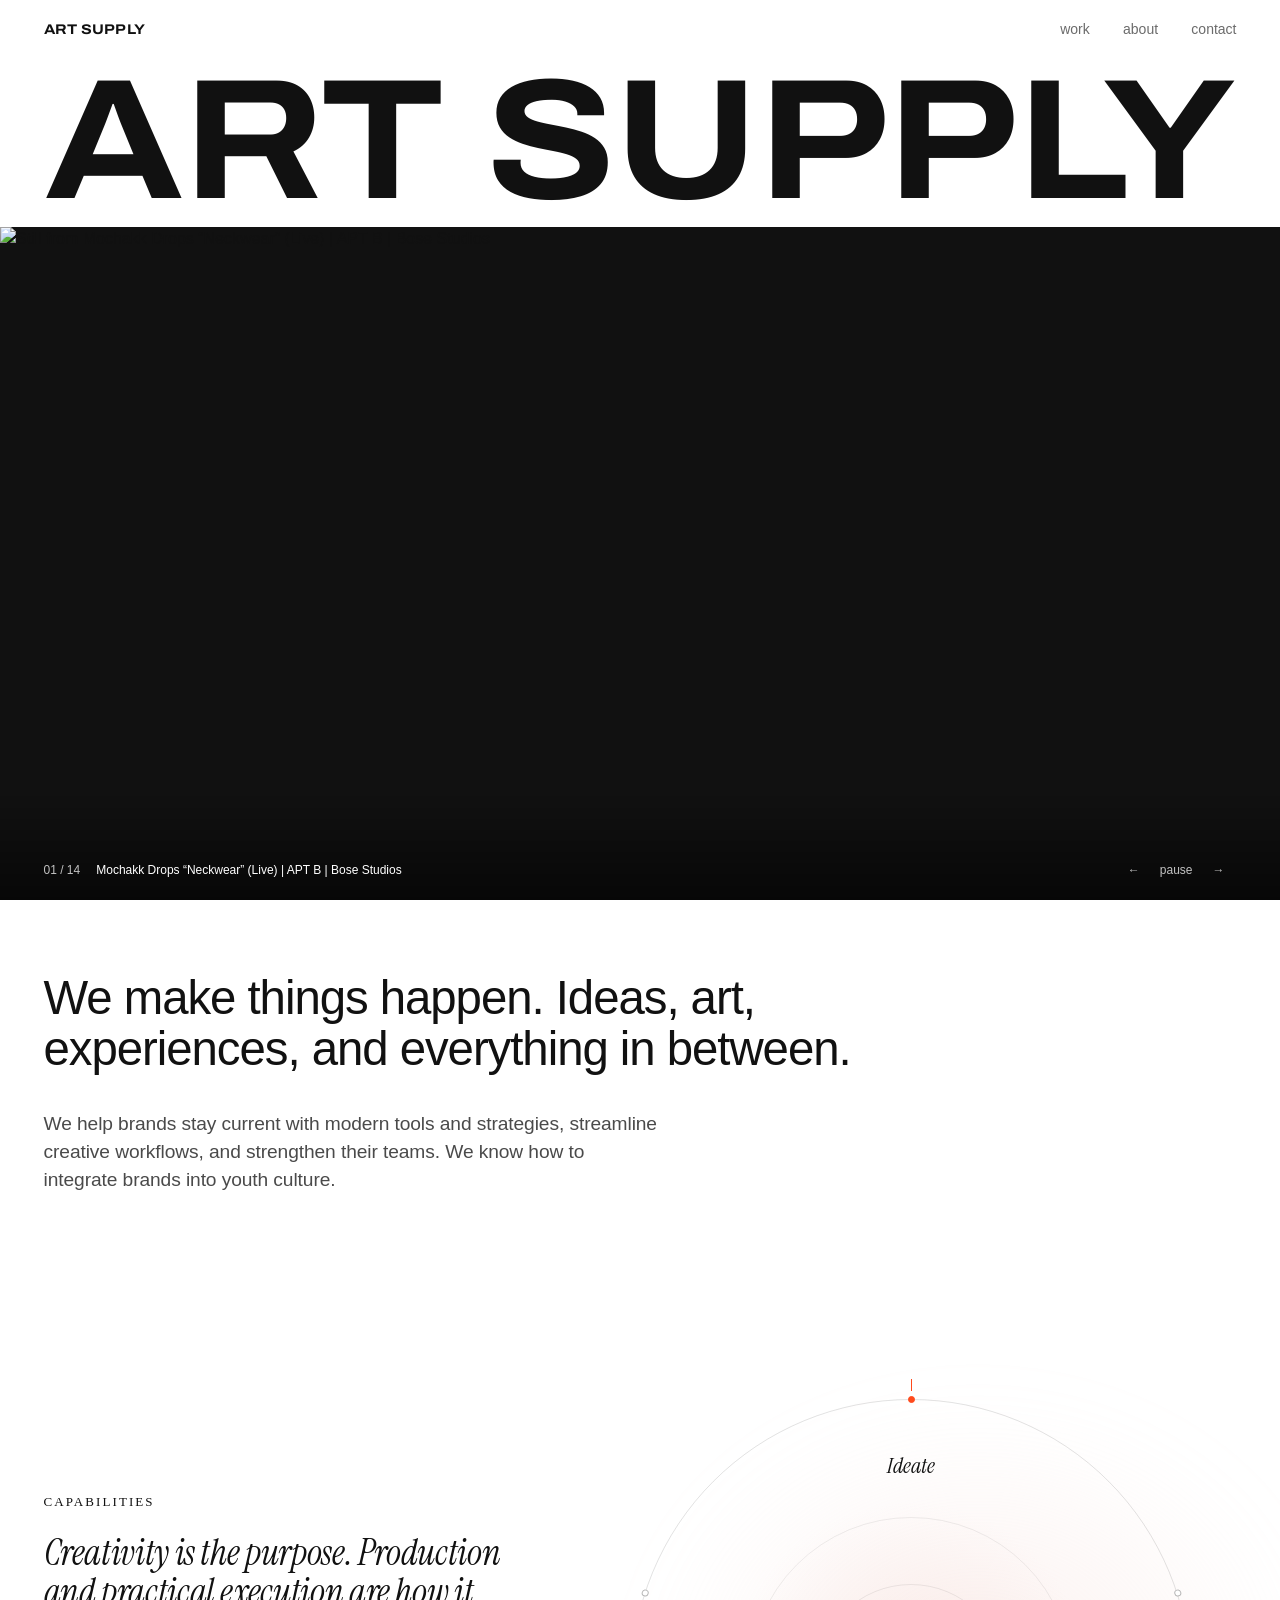
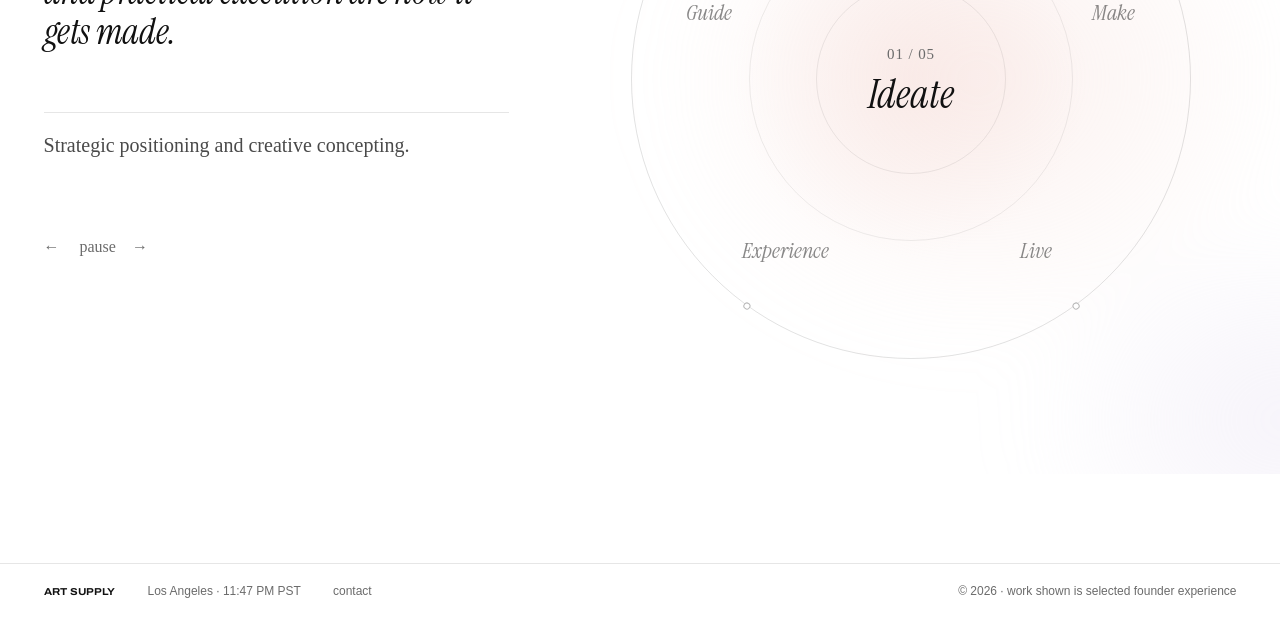
==== commit ccfab6e7: "Capabilities: one serif throughout, subtler wheel graphics - Whole capabilities block set in Instrum" ====
--- a/index.html
+++ b/index.html
@@ -83,11 +83,11 @@
         </div>
         <div class="wheel__dial">
           <div class="wheel__ring">
-            <span class="wheel__petal" style="--a: 0deg" aria-hidden="true"></span>
-            <span class="wheel__petal" style="--a: 72deg" aria-hidden="true"></span>
-            <span class="wheel__petal" style="--a: 144deg" aria-hidden="true"></span>
-            <span class="wheel__petal" style="--a: 216deg" aria-hidden="true"></span>
-            <span class="wheel__petal" style="--a: 288deg" aria-hidden="true"></span>
+            <span class="wheel__mark" style="--a: 0deg" aria-hidden="true"></span>
+            <span class="wheel__mark" style="--a: 72deg" aria-hidden="true"></span>
+            <span class="wheel__mark" style="--a: 144deg" aria-hidden="true"></span>
+            <span class="wheel__mark" style="--a: 216deg" aria-hidden="true"></span>
+            <span class="wheel__mark" style="--a: 288deg" aria-hidden="true"></span>
             <ul class="wheel__list" aria-label="Capabilities">
               <li class="wheel__slot" style="--a: 0deg"><button class="wheel__item" type="button" aria-pressed="true" data-desc="Strategic positioning and creative concepting.">Ideate</button></li>
               <li class="wheel__slot" style="--a: 72deg"><button class="wheel__item" type="button" aria-pressed="false" data-desc="Full-service production execution.">Make</button></li>
--- a/assets/css/styles.css
+++ b/assets/css/styles.css
@@ -21,6 +21,8 @@
   --font: "Helvetica Neue", "HelveticaNeue", Helvetica, Inter, Arial, sans-serif;
   /* logo: bold, slightly wide uppercase grotesk */
   --font-logo: Archivo, "Helvetica Neue", Helvetica, Arial, sans-serif;
+  /* the one serif, used for the capabilities block */
+  --font-serif: "Instrument Serif", Georgia, "Times New Roman", serif;
   --fs-xxs: 0.625rem;   /* 10  tiny uppercase labels */
   --fs-xs:  0.75rem;    /* 12 */
   --fs-s:   0.875rem;   /* 14 */
@@ -224,18 +226,18 @@
    ================================================================== */
 .statement { padding-top: clamp(24px, 6vw, 72px); }
 
-/* capabilities: a soft flower wheel on a white backdrop */
+/* capabilities: a quiet hairline wheel on a white backdrop, all in Instrument Serif */
 .caps {
   margin-top: var(--section-gap);
   position: relative; isolation: isolate; overflow: hidden;
   background: #ffffff; color: var(--ink);
+  font-family: var(--font-serif);
 }
 .caps::before {
   content: ""; position: absolute; inset: -10%; z-index: -1; pointer-events: none;
   background:
-    radial-gradient(28% 36% at 74% 40%, rgba(244,205,200,.55), rgba(244,205,200,0) 70%),
-    radial-gradient(26% 32% at 88% 78%, rgba(225,214,240,.6), rgba(225,214,240,0) 70%),
-    radial-gradient(22% 30% at 12% 20%, rgba(248,226,210,.5), rgba(248,226,210,0) 70%);
+    radial-gradient(30% 40% at 72% 50%, rgba(244,214,208,.35), rgba(244,214,208,0) 70%),
+    radial-gradient(24% 30% at 92% 86%, rgba(228,220,240,.35), rgba(228,220,240,0) 70%);
   filter: blur(40px);
   animation: glow-drift 26s ease-in-out infinite alternate;
 }
@@ -245,10 +247,13 @@
   100% { transform: translate3d(2%, -2%, 0) scale(1.02); }
 }
 .caps__inner { padding: clamp(64px, 9vw, 128px) var(--gutter); }
-.caps__label { color: var(--ink); }
+.caps__label {
+  color: var(--ink);
+  font-family: var(--font-serif); font-weight: 400; font-size: 0.8125rem; letter-spacing: 0.16em;
+}
 .caps__intro {
   max-width: 18em;
-  font-family: "Instrument Serif", Georgia, serif; font-style: italic;
+  font-family: var(--font-serif); font-style: italic;
   font-size: clamp(1.6rem, 2.8vw, 2.5rem); line-height: 1.1; letter-spacing: -0.01em;
   color: var(--ink);
 }
@@ -264,9 +269,9 @@
   padding-top: 18px; border-top: 1px solid var(--rule);
   display: flex; flex-direction: column; gap: 14px;
 }
-.wheel__desc { min-height: 4.8em; max-width: 26em; font-size: var(--fs-m); line-height: 1.6; color: var(--ink-2); }
+.wheel__desc { min-height: 4.2em; max-width: 24em; font-size: 1.25rem; line-height: 1.4; color: var(--ink-2); }
 .wheel__controls { display: flex; margin-left: -8px; }
-.wheel__btn { min-width: 36px; min-height: 36px; padding: 0 8px; font-size: var(--fs-xs); color: var(--ink-3); transition: color .3s var(--ease); }
+.wheel__btn { min-width: 36px; min-height: 36px; padding: 0 8px; font-family: var(--font-serif); font-size: 1rem; color: var(--ink-3); transition: color .3s var(--ease); }
 .wheel__btn:hover { color: var(--ink); }
 
 .wheel__dial {
@@ -280,33 +285,33 @@
   transform: rotate(var(--rot));
   transition: --rot 1.2s var(--ease-io);
 }
-/* five soft petals, one behind each capability */
-.wheel__petal {
+.wheel__ring::after {
+  content: ""; position: absolute; inset: 21%; border-radius: 50%;
+  border: 1px solid rgba(17,17,17,.07);
+}
+/* a small marker on the ring for each capability; the chosen one turns coral */
+.wheel__mark {
   position: absolute; left: 50%; top: 50%;
-  width: 30cqw; height: 42cqw; margin: -21cqw 0 0 -15cqw;
-  border-radius: 50% 50% 50% 50% / 62% 62% 38% 38%;
-  transform: rotate(var(--a)) translateY(-17cqw);
-  background: radial-gradient(70% 60% at 50% 30%, var(--petal), rgba(255,255,255,0) 100%);
-  opacity: .7;
-  transition: opacity .8s var(--ease), filter .8s var(--ease);
-  mix-blend-mode: multiply;
-}
-.wheel__petal:nth-child(5n+1) { --petal: #f3cfca; }
-.wheel__petal:nth-child(5n+2) { --petal: #f6dccd; }
-.wheel__petal:nth-child(5n+3) { --petal: #e4d8ee; }
-.wheel__petal:nth-child(5n+4) { --petal: #f1d3dc; }
-.wheel__petal:nth-child(5n+5) { --petal: #eadfd4; }
-.wheel__petal.is-active { opacity: 1; filter: saturate(1.35); }
+  width: 7px; height: 7px; margin: -3.5px 0 0 -3.5px; box-sizing: border-box;
+  border-radius: 50%; background: #ffffff; border: 1px solid rgba(17,17,17,.3);
+  transform: rotate(var(--a)) translateY(-50cqw);
+  transition: background-color .5s var(--ease), border-color .5s var(--ease);
+}
+.wheel__mark.is-active { background: var(--red); border-color: var(--red); }
+.wheel__dial::before {
+  content: ""; position: absolute; inset: 18%; border-radius: 50%; pointer-events: none;
+  background: radial-gradient(circle, rgba(244,214,208,.32), rgba(244,214,208,0) 70%);
+}
 .wheel__list { list-style: none; margin: 0; padding: 0; position: absolute; inset: 0; }
 .wheel__slot {
   position: absolute; left: 50%; top: 50%; width: 0; height: 0;
-  /* out to the petal tip, then turned back so the label stays upright */
-  transform: rotate(var(--a)) translateY(-40cqw) rotate(calc(-1 * (var(--a) + var(--rot))));
+  /* out towards the ring, then turned back so the label stays upright */
+  transform: rotate(var(--a)) translateY(-38cqw) rotate(calc(-1 * (var(--a) + var(--rot))));
 }
 .wheel__item {
   position: absolute; left: 0; top: 0; transform: translate(-50%, -50%);
   padding: 8px 12px; white-space: nowrap;
-  font-family: "Instrument Serif", Georgia, serif; font-style: italic;
+  font-family: var(--font-serif); font-style: italic;
   font-size: clamp(1rem, 4cqw, 1.6rem); letter-spacing: 0;
   color: rgba(17,17,17,.5);
   transition: color .35s var(--ease);
@@ -314,19 +319,18 @@
 .wheel__item[aria-pressed="true"] { color: var(--ink); }
 .wheel__item:hover { color: var(--red); }
 .wheel__pointer {
-  position: absolute; left: 50%; top: 0; width: 8px; height: 8px; margin: -4px 0 0 -4px;
-  border-radius: 50%; background: var(--red);
+  position: absolute; left: 50%; top: -20px; width: 1px; height: 12px; margin-left: -0.5px;
+  background: var(--red);
 }
 .wheel__center {
   position: absolute; inset: 33%; border-radius: 50%;
-  background: rgba(255,255,255,.88);
-  box-shadow: 0 0 0 1px rgba(17,17,17,.06), 0 18px 50px -20px rgba(160,110,110,.35);
+  border: 1px solid rgba(17,17,17,.08);
   display: flex; flex-direction: column; align-items: center; justify-content: center; gap: 8px;
   text-align: center;
 }
-.wheel__num { font-size: var(--fs-xxs); letter-spacing: .08em; color: var(--ink-3); font-variant-numeric: tabular-nums; }
+.wheel__num { font-family: var(--font-serif); font-size: 0.9375rem; letter-spacing: .06em; color: var(--ink-3); font-variant-numeric: tabular-nums; }
 .wheel__name {
-  font-family: "Instrument Serif", Georgia, serif; font-style: italic;
+  font-family: var(--font-serif); font-style: italic;
   font-size: clamp(1.4rem, 7.2cqw, 2.9rem); line-height: 1; color: var(--ink);
 }
 @media (max-width: 860px) {
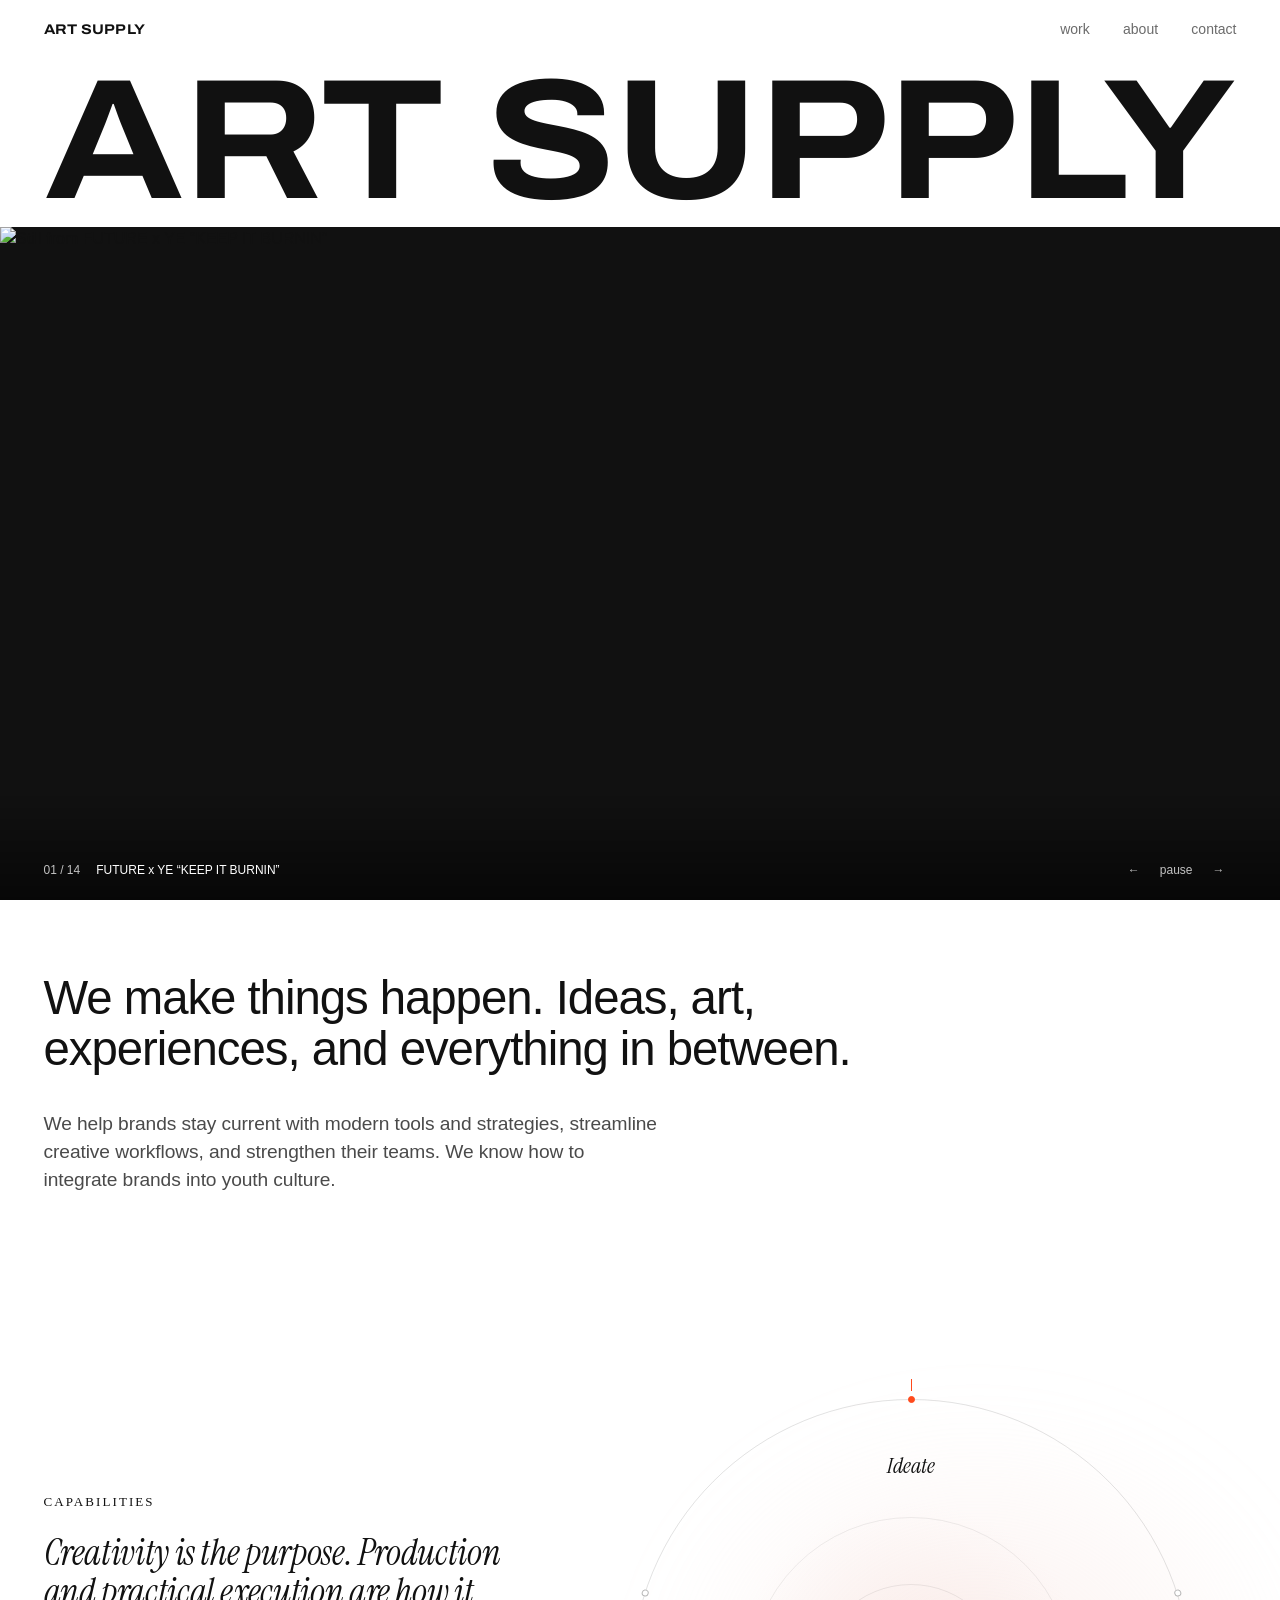
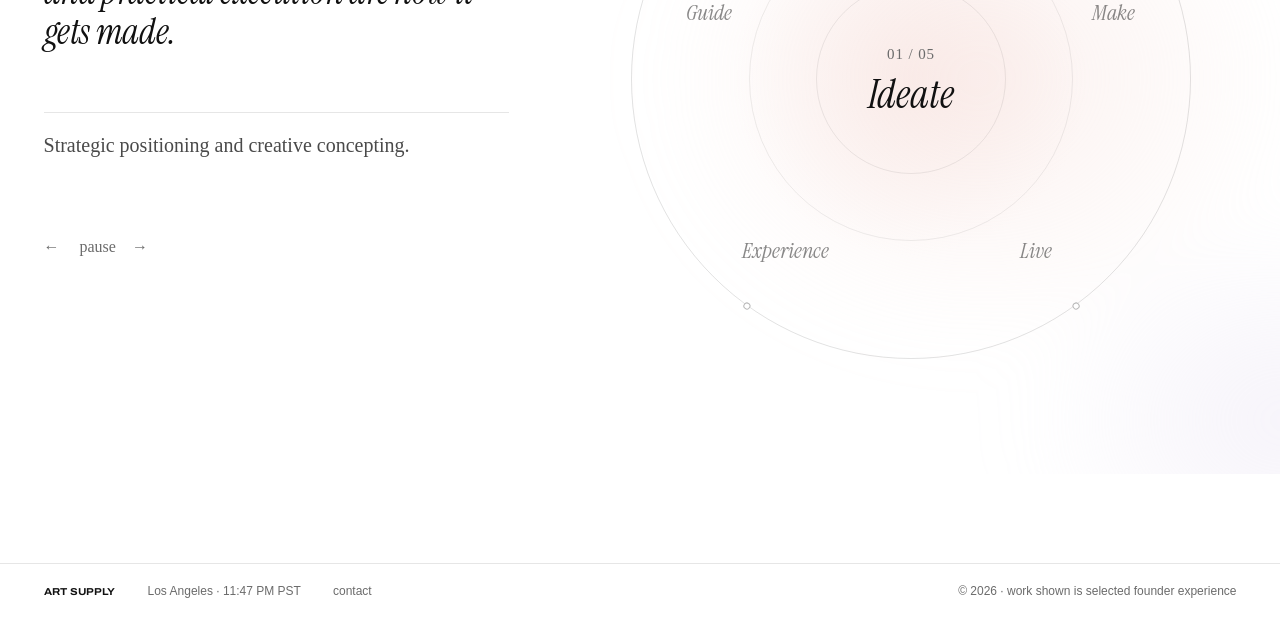
==== commit 4497e874: "Open the flip window on Future x Ye "Keep It Burnin" Co-Authored-By: Claude Opus 5.5 <noreply@anthro" ====
--- a/index.html
+++ b/index.html
@@ -41,7 +41,7 @@
     <section class="hero" aria-label="Introduction">
       <h1 class="hero__logo"><span class="hero__logo-fit">Art Supply</span></h1>
       <figure class="flip" role="region" aria-roledescription="carousel" aria-label="Selected work"
-        data-flip="bose-apt-b-mochakk,lexus-audrey-nuna,w-hotels-sounds-of-la,future-ye-keep-it-burnin,nhl-season-opener,hitc-katseye,churchs-chicken,rich-brian-lagoon,joji-slow-dancing,controlled-insanity,asia-rising,joji-run,electric-forest-time,kanye-drake-larry-hoover">
+        data-flip="future-ye-keep-it-burnin,bose-apt-b-mochakk,lexus-audrey-nuna,w-hotels-sounds-of-la,nhl-season-opener,hitc-katseye,churchs-chicken,rich-brian-lagoon,joji-slow-dancing,controlled-insanity,asia-rising,joji-run,electric-forest-time,kanye-drake-larry-hoover">
         <a class="flip__window" href="work.html">
           <span class="flip__card">
             <span class="flip__face flip__face--a"><img alt="" decoding="async"></span>
